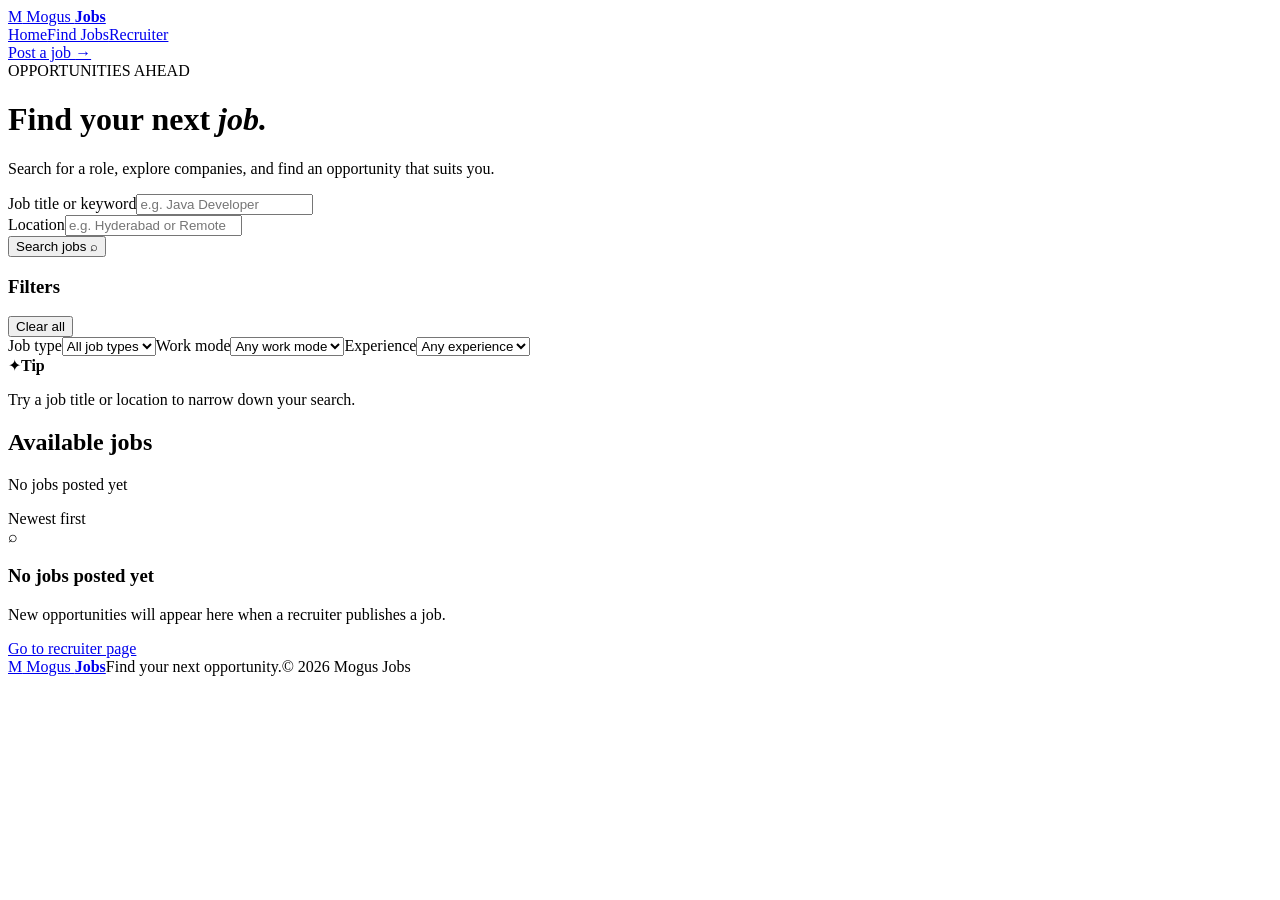
==== jobs.html @ 9d470cb8 "Add files via upload" ====
<!doctype html>
<html lang="en"><head><meta charset="utf-8"><meta name="viewport" content="width=device-width, initial-scale=1"><title>Find Jobs | Mogus Jobs</title><link rel="stylesheet" href="css/styles.css"></head>
<body><header class="site-header"><a class="brand" href="index.html"><span class="brand-mark">M</span> Mogus <b>Jobs</b></a><nav><a href="index.html">Home</a><a class="active" href="jobs.html">Find Jobs</a><a href="recruiter.html">Recruiter</a></nav><a class="btn btn-small" href="recruiter.html">Post a job <span>→</span></a></header>
<main class="page-main"><div class="page-heading"><span class="eyebrow">OPPORTUNITIES AHEAD</span><h1>Find your next <em>job.</em></h1><p>Search for a role, explore companies, and find an opportunity that suits you.</p></div>
<section class="search-panel"><div class="search-field"><label for="job-query">Job title or keyword</label><input id="job-query" placeholder="e.g. Java Developer"></div><div class="search-field"><label for="job-location">Location</label><input id="job-location" placeholder="e.g. Hyderabad or Remote"></div><button class="btn" id="search-btn">Search jobs <span>⌕</span></button></section>
<div class="job-layout"><aside class="filters"><div class="filter-head"><h3>Filters</h3><button class="text-btn" id="clear-filters">Clear all</button></div><label class="filter-label" for="type-filter">Job type</label><select id="type-filter"><option value="">All job types</option><option>Full-time</option><option>Part-time</option><option>Contract</option><option>Internship</option></select><label class="filter-label" for="work-filter">Work mode</label><select id="work-filter"><option value="">Any work mode</option><option>On-site</option><option>Hybrid</option><option>Remote</option></select><label class="filter-label" for="experience-filter">Experience</label><select id="experience-filter"><option value="">Any experience</option><option>Fresher</option><option>1–3 years</option><option>3–5 years</option><option>5+ years</option></select><div class="filter-tip"><span>✦</span><b>Tip</b><p>Try a job title or location to narrow down your search.</p></div></aside>
<section class="results"><div class="results-head"><div><h2>Available jobs</h2><p id="results-count">No jobs posted yet</p></div><span class="sort-label">Newest first</span></div><div id="job-results" class="job-results"><div class="empty-state"><span class="empty-icon">⌕</span><h3>No jobs posted yet</h3><p>New opportunities will appear here when a recruiter publishes a job.</p><a class="btn btn-light" href="recruiter.html">Go to recruiter page</a></div></div></section></div></main>
<footer><a class="brand footer-brand" href="index.html"><span class="brand-mark">M</span> Mogus <b>Jobs</b></a><span>Find your next opportunity.</span><span>© 2026 Mogus Jobs</span></footer><script src="js/app.js"></script></body></html>
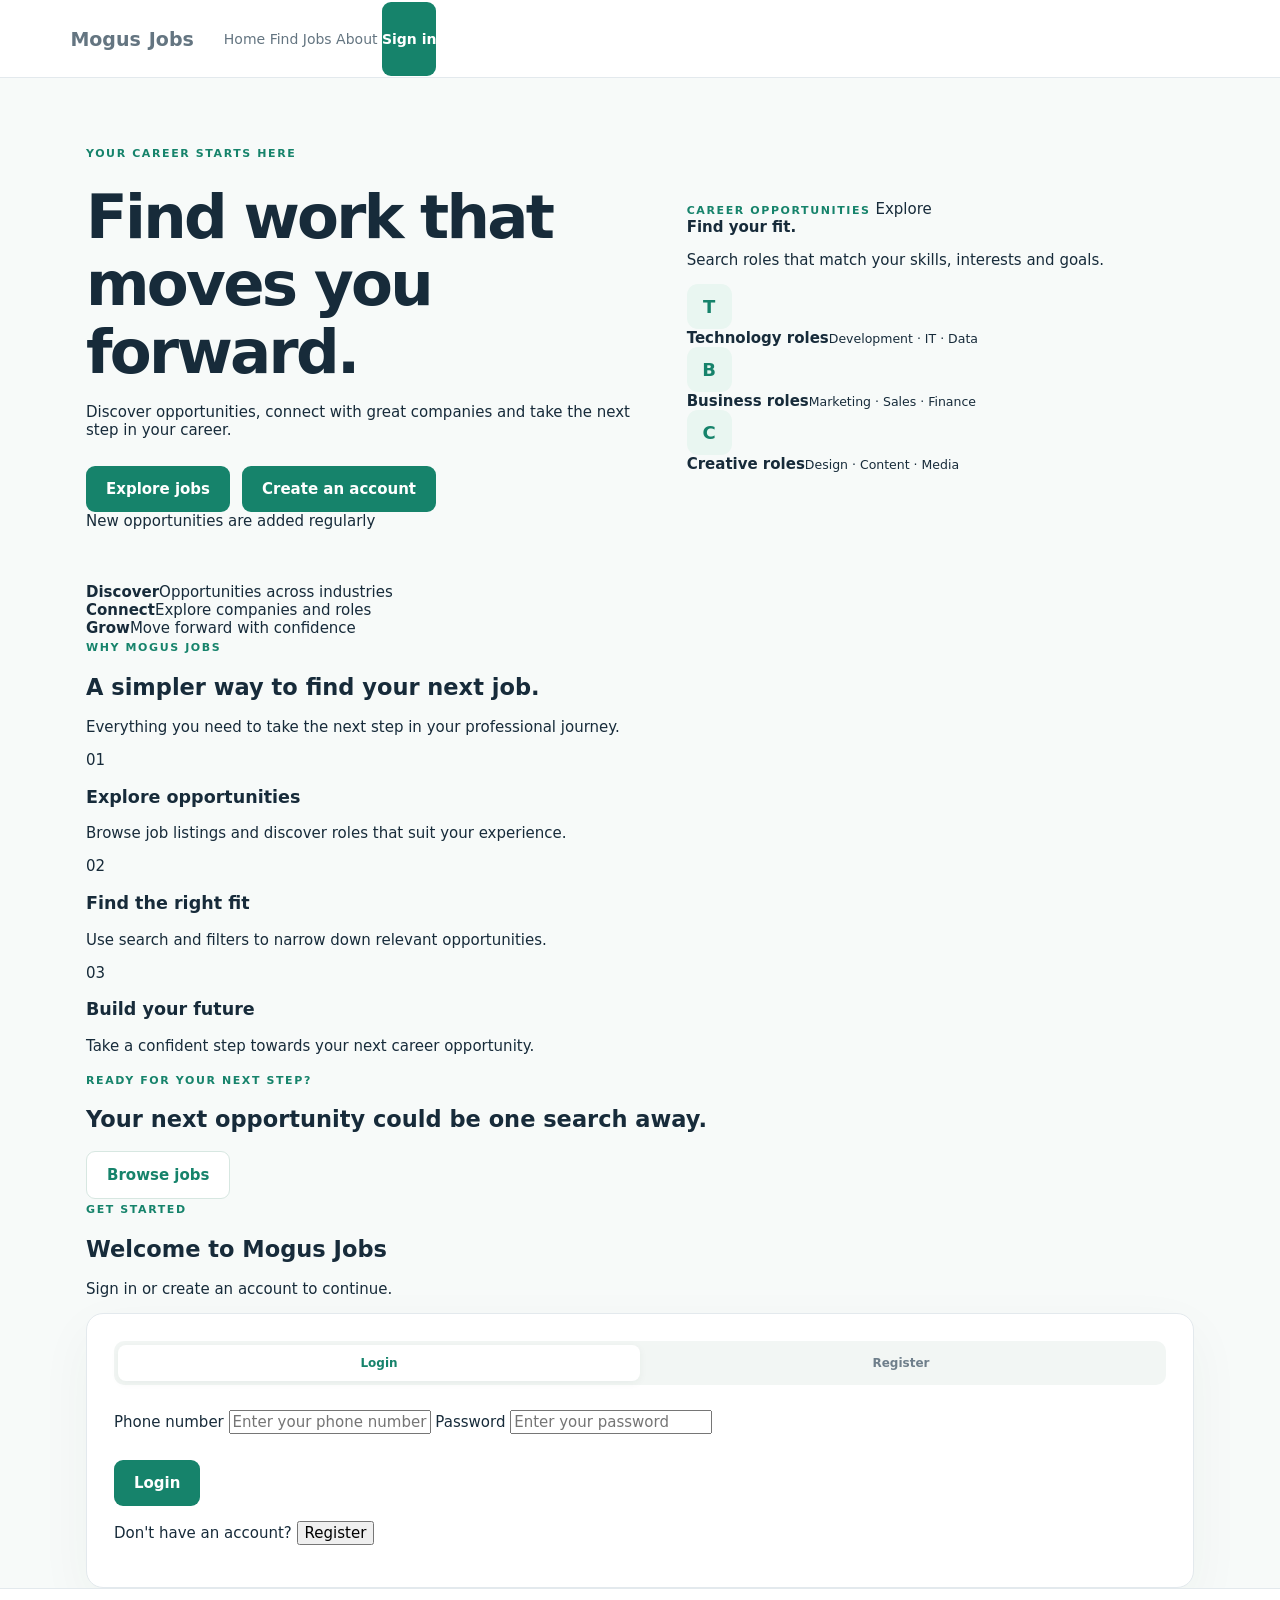
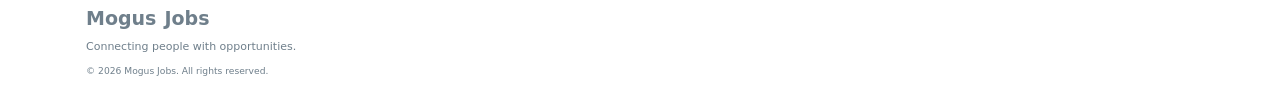
==== commit f4dcda1c: "Update jobs.html" ====
--- a/jobs.html
+++ b/jobs.html
@@ -1,8 +1,98 @@
-<!doctype html>
-<html lang="en"><head><meta charset="utf-8"><meta name="viewport" content="width=device-width, initial-scale=1"><title>Find Jobs | Mogus Jobs</title><link rel="stylesheet" href="css/styles.css"></head>
-<body><header class="site-header"><a class="brand" href="index.html"><span class="brand-mark">M</span> Mogus <b>Jobs</b></a><nav><a href="index.html">Home</a><a class="active" href="jobs.html">Find Jobs</a><a href="recruiter.html">Recruiter</a></nav><a class="btn btn-small" href="recruiter.html">Post a job <span>→</span></a></header>
-<main class="page-main"><div class="page-heading"><span class="eyebrow">OPPORTUNITIES AHEAD</span><h1>Find your next <em>job.</em></h1><p>Search for a role, explore companies, and find an opportunity that suits you.</p></div>
-<section class="search-panel"><div class="search-field"><label for="job-query">Job title or keyword</label><input id="job-query" placeholder="e.g. Java Developer"></div><div class="search-field"><label for="job-location">Location</label><input id="job-location" placeholder="e.g. Hyderabad or Remote"></div><button class="btn" id="search-btn">Search jobs <span>⌕</span></button></section>
-<div class="job-layout"><aside class="filters"><div class="filter-head"><h3>Filters</h3><button class="text-btn" id="clear-filters">Clear all</button></div><label class="filter-label" for="type-filter">Job type</label><select id="type-filter"><option value="">All job types</option><option>Full-time</option><option>Part-time</option><option>Contract</option><option>Internship</option></select><label class="filter-label" for="work-filter">Work mode</label><select id="work-filter"><option value="">Any work mode</option><option>On-site</option><option>Hybrid</option><option>Remote</option></select><label class="filter-label" for="experience-filter">Experience</label><select id="experience-filter"><option value="">Any experience</option><option>Fresher</option><option>1–3 years</option><option>3–5 years</option><option>5+ years</option></select><div class="filter-tip"><span>✦</span><b>Tip</b><p>Try a job title or location to narrow down your search.</p></div></aside>
-<section class="results"><div class="results-head"><div><h2>Available jobs</h2><p id="results-count">No jobs posted yet</p></div><span class="sort-label">Newest first</span></div><div id="job-results" class="job-results"><div class="empty-state"><span class="empty-icon">⌕</span><h3>No jobs posted yet</h3><p>New opportunities will appear here when a recruiter publishes a job.</p><a class="btn btn-light" href="recruiter.html">Go to recruiter page</a></div></div></section></div></main>
-<footer><a class="brand footer-brand" href="index.html"><span class="brand-mark">M</span> Mogus <b>Jobs</b></a><span>Find your next opportunity.</span><span>© 2026 Mogus Jobs</span></footer><script src="js/app.js"></script></body></html>+
+<!DOCTYPE html>
+<html lang="en">
+<head>
+  <meta charset="UTF-8">
+  <meta name="viewport" content="width=device-width, initial-scale=1.0">
+  <title>Find Jobs | Mogus Jobs</title>
+  <link rel="stylesheet" href="css/styles.css">
+  <link href="https://fonts.googleapis.com/css2?family=Inter:wght@400;500;600;700;800&display=swap" rel="stylesheet">
+</head>
+<body>
+<header class="site-header">
+  <nav class="navbar container">
+    <a class="brand" href="index.html">Mogus<span>Jobs</span></a>
+    <div class="nav-links">
+      <a href="index.html">Home</a>
+      <a class="active" href="jobs.html">Find Jobs</a>
+      <a href="recruiter.html">Recruiter</a>
+    </div>
+  </nav>
+</header>
+
+<main>
+  <section class="page-hero">
+    <div class="container">
+      <span class="eyebrow">FIND YOUR NEXT OPPORTUNITY</span>
+      <h1>Discover jobs that fit your future.</h1>
+      <p>Search opportunities and find a role that matches your goals.</p>
+    </div>
+  </section>
+
+  <section class="container jobs-layout">
+    <aside class="filter-panel">
+      <h3>Refine your search</h3>
+      <label for="job-query">Job title or keyword</label>
+      <input id="job-query" type="search" placeholder="e.g. Java Developer">
+
+      <label for="job-location">Location</label>
+      <input id="job-location" type="text" placeholder="e.g. Hyderabad">
+
+      <label for="type-filter">Job type</label>
+      <select id="type-filter">
+        <option value="">All job types</option>
+        <option value="Full-time">Full-time</option>
+        <option value="Part-time">Part-time</option>
+        <option value="Contract">Contract</option>
+        <option value="Internship">Internship</option>
+      </select>
+
+      <label for="work-filter">Work arrangement</label>
+      <select id="work-filter">
+        <option value="">All arrangements</option>
+        <option value="On-site">On-site</option>
+        <option value="Remote">Remote</option>
+        <option value="Hybrid">Hybrid</option>
+      </select>
+
+      <label for="experience-filter">Experience</label>
+      <select id="experience-filter">
+        <option value="">Any experience</option>
+        <option value="Fresher">Fresher</option>
+        <option value="0-2 years">0–2 years</option>
+        <option value="2-5 years">2–5 years</option>
+        <option value="5+ years">5+ years</option>
+      </select>
+
+      <button id="search-btn" class="btn btn-primary btn-full" type="button">Search jobs</button>
+      <button id="clear-filters" class="btn btn-outline btn-full" type="button">Clear filters</button>
+    </aside>
+
+    <section class="results-panel">
+      <div class="results-heading">
+        <div>
+          <span class="eyebrow">JOB OPPORTUNITIES</span>
+          <h2>Available positions</h2>
+        </div>
+        <span id="results-count" class="results-count">Jobs</span>
+      </div>
+      <div id="job-results" class="job-results">
+        <div class="empty-state">
+          <h3>Loading opportunities...</h3>
+          <p>Job listings will appear here.</p>
+        </div>
+      </div>
+    </section>
+  </section>
+</main>
+
+<footer class="site-footer">
+  <div class="container footer-inner">
+    <a class="brand brand-footer" href="index.html">Mogus<span>Jobs</span></a>
+    <p>Connecting people with opportunities.</p>
+    <small>© 2026 Mogus Jobs. All rights reserved.</small>
+  </div>
+</footer>
+<script src="js/app.js"></script>
+</body>
+</html>
--- a/css/styles.css
+++ b/css/styles.css
@@ -0,0 +1,28 @@
+:root{--ink:#172b3a;--muted:#6f7f8b;--line:#e3e9ed;--green:#16836b;--green-dark:#0c6854;--mint:#e9f6f1;--paper:#f7faf9;--white:#fff;--orange:#f3a65b}*{box-sizing:border-box}html{scroll-behavior:smooth}body{margin:0;background:var(--paper);color:var(--ink);font-family:system-ui,-apple-system,BlinkMacSystemFont,"Segoe UI",sans-serif;font-size:15px}a{color:inherit;text-decoration:none}button,input,select,textarea{font:inherit}.site-header{height:78px;background:#fff;border-bottom:1px solid var(--line);display:flex;align-items:center;justify-content:space-between;padding:0 max(calc((100% - 1160px)/2),5.5%);gap:26px}.brand{display:flex;align-items:center;gap:8px;font-family:system-ui,-apple-system,BlinkMacSystemFont,"Segoe UI",sans-serif;font-size:19px;font-weight:700;white-space:nowrap}.brand b{color:var(--green)}.brand-mark{display:inline-grid;place-items:center;background:var(--green);color:white;border-radius:10px;width:34px;height:34px;font-weight:800}.site-header nav{display:flex;align-items:center;gap:30px;color:#647581;font-size:14px}.site-header nav a{padding:29px 0 26px;border-bottom:3px solid transparent}.site-header nav a:hover,.site-header nav a.active{color:var(--green);border-color:var(--green)}.btn{border:0;background:var(--green);color:white;display:inline-flex;align-items:center;justify-content:center;gap:14px;padding:14px 20px;border-radius:9px;font-weight:700;cursor:pointer;transition:.18s}.btn:hover{background:var(--green-dark);transform:translateY(-1px)}.btn-small{font-size:13px;padding:11px 15px}.btn-light{background:#fff;color:var(--green);border:1px solid #d7e7e1}.btn-light:hover{background:var(--mint);color:var(--green-dark)}main{max-width:1160px;margin:auto;padding:0 26px}.hero{min-height:505px;display:grid;grid-template-columns:1.05fr .95fr;align-items:center;gap:40px;padding:50px 0 38px}.hero-copy{padding:10px 0}.eyebrow{display:inline-flex;align-items:center;gap:9px;font-size:11px;font-weight:800;letter-spacing:1.6px;color:var(--green)}.dot{width:7px;height:7px;border-radius:50%;background:#f2a454}.hero h1,.page-heading h1{font-family:system-ui,-apple-system,BlinkMacSystemFont,"Segoe UI",sans-serif;font-size:clamp(40px,5vw,61px);line-height:1.1;letter-spacing:-2.7px;margin:22px 0 18px;font-weight:800}.hero h1 em,.page-heading h1 em{font-style:normal;color:var(--green)}.hero-copy>p,.page-heading>p{max-width:485px;line-height:1.8;color:var(--muted);font-size:16px}.hero-actions{display:flex;gap:12px;margin-top:27px;flex-wrap:wrap}.trust-row{display:flex;align-items:center;gap:13px;margin-top:38px}.avatar-stack{display:flex;padding-left:4px}.avatar-stack span{width:30px;height:30px;border-radius:50%;display:grid;place-items:center;background:#e8c6a5;color:#5b4333;border:2px solid var(--paper);margin-left:-5px;font-size:10px;font-weight:800}.avatar-stack span:nth-child(2){background:#c4e3d6}.avatar-stack span:nth-child(3){background:#e9d5f2}.trust-row strong,.trust-row small{display:block}.trust-row strong{font-size:12px}.trust-row small{font-size:11px;color:var(--muted);margin-top:3px}.hero-art{height:390px;position:relative;display:grid;place-items:center}.art-orbit{position:absolute;border:1px solid #dbece5;border-radius:50%;transform:rotate(-22deg)}.orbit-one{width:380px;height:300px}.orbit-two{width:300px;height:370px;transform:rotate(35deg)}.card-main{position:relative;width:270px;height:285px;background:#fff;border:1px solid #e8eeeb;border-radius:22px;box-shadow:0 25px 65px #254b3a12;padding:25px;transform:rotate(-3deg);z-index:1}.mini-label{font-size:10px;letter-spacing:1.5px;font-weight:800;color:#7d8b87}.match-icon{display:grid;place-items:center;width:52px;height:52px;border-radius:15px;background:var(--mint);color:var(--green);font-size:27px;margin:22px 0 16px}.card-main h3{font-family:system-ui,-apple-system,BlinkMacSystemFont,"Segoe UI",sans-serif;font-size:22px;line-height:1.35;margin:0}.card-main p{color:var(--muted);font-size:13px}.match-bars{display:flex;gap:6px;margin-top:22px}.match-bars i{display:block;height:5px;width:46px;background:#cce9dd;border-radius:8px}.match-bars i:first-child{background:var(--green);width:68px}.float-card{position:absolute;z-index:2;display:flex;align-items:center;gap:10px;background:white;border:1px solid var(--line);box-shadow:0 12px 35px #243e3310;border-radius:12px;padding:12px 14px}.float-top{top:48px;right:0}.float-bottom{bottom:43px;left:0}.float-icon{width:34px;height:34px;display:grid;place-items:center;background:#fff0df;color:#c57a28;border-radius:10px;font-size:20px}.float-icon.green{background:var(--mint);color:var(--green)}.float-card b,.float-card small{display:block}.float-card b{font-size:11px}.float-card small{font-size:10px;color:var(--muted);margin-top:4px}.art-spark{position:absolute;color:#e6a25c;font-size:25px}.spark-one{top:70px;left:30px}.spark-two{right:25px;bottom:90px;color:var(--green)}.quick-links{display:grid;grid-template-columns:1fr 1fr;gap:17px;margin:8px 0 24px}.quick-card{background:#fff;border:1px solid var(--line);border-radius:14px;padding:23px;display:flex;align-items:center;gap:17px;transition:.2s}.quick-card:hover{border-color:#a9d8c7;transform:translateY(-2px)}.quick-icon{flex-shrink:0;width:48px;height:48px;border-radius:13px;background:var(--mint);color:var(--green);display:grid;place-items:center;font-size:28px}.recruiter-icon{background:#fff1e3;color:#bb782e}.quick-card h3{font-size:15px;margin:0 0 7px}.quick-card p{font-size:12px;color:var(--muted);margin:0}.arrow{margin-left:auto;color:var(--green);font-size:20px}.home-note{display:flex;align-items:center;gap:14px;background:#eef7f3;border:1px solid #e1f0e9;border-radius:12px;padding:17px 21px;margin:20px 0 45px}.note-icon{color:var(--green);font-size:22px}.home-note b{font-size:13px}.home-note p{margin:4px 0 0;color:var(--muted);font-size:12px}footer{border-top:1px solid var(--line);background:#fff;min-height:78px;padding:18px max(calc((100% - 1108px)/2),5.5%);display:flex;align-items:center;justify-content:space-between;gap:18px;color:var(--muted);font-size:11px}.footer-brand{font-size:14px;color:var(--ink)}.footer-brand .brand-mark{width:27px;height:27px;border-radius:7px;font-size:13px}.page-main{padding-top:44px;padding-bottom:70px;min-height:calc(100vh - 156px)}.page-heading{text-align:center;margin:0 auto 30px}.page-heading h1{font-size:42px;letter-spacing:-1.6px;margin:12px 0}.page-heading>p{font-size:14px;margin:0 auto}.search-panel{display:grid;grid-template-columns:1fr 1fr auto;gap:14px;padding:18px;background:white;border:1px solid var(--line);border-radius:14px;box-shadow:0 8px 28px #233f3008;margin-bottom:27px}.search-field label,.field label{display:block;font-size:11px;font-weight:700;margin:0 0 8px;color:#52646e}.search-field input,.field input,.field select,.field textarea,.filters select{width:100%;border:1px solid #dfe7e5;border-radius:8px;background:#fff;padding:12px;color:var(--ink);outline:none}.search-field input:focus,.field input:focus,.field select:focus,.field textarea:focus,.filters select:focus{border-color:#7ebca7;box-shadow:0 0 0 3px #e9f6f1}.search-panel>.btn{align-self:end;min-height:43px}.job-layout{display:grid;grid-template-columns:235px 1fr;gap:22px;align-items:start}.filters,.form-card,.manage-card{background:#fff;border:1px solid var(--line);border-radius:13px;padding:20px}.filter-head{display:flex;justify-content:space-between;align-items:center;margin-bottom:23px}.filter-head h3{font-size:15px;margin:0}.text-btn{background:none;border:0;color:var(--green);font-size:11px;font-weight:700;cursor:pointer}.filter-label{display:block;font-size:11px;font-weight:700;margin:18px 0 8px}.filters select{font-size:12px;padding:11px}.filter-tip{margin-top:25px;padding:13px;background:#f1f8f5;border-radius:9px}.filter-tip span{color:var(--green);margin-right:6px}.filter-tip b{font-size:11px}.filter-tip p{font-size:11px;line-height:1.6;color:var(--muted);margin:7px 0 0}.results-head{display:flex;justify-content:space-between;align-items:center;margin:4px 0 16px}.results-head h2{font-size:17px;margin:0 0 5px}.results-head p{margin:0;color:var(--muted);font-size:12px}.sort-label{font-size:11px;color:var(--muted)}.job-results{display:grid;gap:12px}.empty-state{min-height:300px;border:1px dashed #d7e4df;border-radius:13px;background:#fff;display:flex;flex-direction:column;align-items:center;justify-content:center;text-align:center;padding:30px}.empty-icon{display:grid;place-items:center;width:52px;height:52px;background:var(--mint);color:var(--green);border-radius:15px;font-size:29px}.empty-state h3{margin:16px 0 6px;font-size:16px}.empty-state p{font-size:12px;color:var(--muted);max-width:300px;line-height:1.6;margin:0 0 17px}.job-card{background:white;border:1px solid var(--line);border-radius:12px;padding:18px;display:flex;gap:14px}.company-mark{width:45px;height:45px;flex-shrink:0;background:#e9f6f1;color:var(--green);border-radius:11px;display:grid;place-items:center;font-weight:800;font-size:18px}.job-card-main{flex:1;min-width:0}.job-card h3{font-size:15px;margin:1px 0 5px}.job-company{font-size:12px;color:#536874}.job-meta{display:flex;flex-wrap:wrap;gap:7px;margin:13px 0}.tag{font-size:10px;padding:6px 8px;background:#f1f6f4;border-radius:6px;color:#4e6b61}.job-desc{font-size:12px;line-height:1.6;color:var(--muted);margin:0}.job-salary{font-size:12px;font-weight:700;color:var(--green);margin-top:12px}.workspace-grid{display:grid;grid-template-columns:minmax(0,1.05fr) minmax(320px,.95fr);gap:20px;align-items:start}.card-heading{display:flex;gap:12px;align-items:center;margin-bottom:23px}.section-icon{width:42px;height:42px;display:grid;place-items:center;background:var(--mint);border-radius:11px;color:var(--green);font-size:23px;flex-shrink:0}.card-heading h2{font-size:16px;margin:0 0 5px}.card-heading p{font-size:11px;color:var(--muted);margin:0}.form-grid{display:grid;grid-template-columns:1fr 1fr;gap:15px}.field.full{grid-column:1/-1}.field label{font-size:11px}.field input,.field select,.field textarea{font-size:12px;padding:11px}.field textarea{resize:vertical;line-height:1.5}.form-actions{display:flex;gap:9px;margin-top:18px;flex-wrap:wrap}.form-actions .btn{font-size:12px;padding:12px 15px}.form-message{font-size:12px;color:var(--green);min-height:16px;margin:10px 0 0}.stats-row{display:grid;grid-template-columns:1fr 1fr;gap:10px;margin-bottom:18px}.stats-row>div{padding:14px;background:#f5f9f7;border-radius:9px}.stats-row strong,.stats-row span{display:block}.stats-row strong{font-family:system-ui,-apple-system,BlinkMacSystemFont,"Segoe UI",sans-serif;font-size:24px}.stats-row span{font-size:10px;color:var(--muted);margin-top:3px}.posting-list{display:grid;gap:10px}.small-empty{text-align:center;padding:28px 10px;border:1px dashed #dce7e2;border-radius:10px;color:var(--muted)}.small-empty>span{font-size:24px;color:var(--green)}.small-empty b{display:block;color:var(--ink);font-size:12px;margin:8px 0 4px}.small-empty p{font-size:11px;margin:0}.posting-item{border:1px solid var(--line);border-radius:10px;padding:13px}.posting-item h3{font-size:13px;margin:0 0 5px}.posting-item p{font-size:11px;color:var(--muted);margin:0 0 10px}.posting-actions{display:flex;gap:7px;flex-wrap:wrap}.posting-actions button{border:1px solid var(--line);background:#fff;border-radius:6px;padding:6px 9px;font-size:10px;font-weight:700;cursor:pointer}.posting-actions button:hover{border-color:var(--green);color:var(--green)}.posting-actions .delete-btn{color:#b24a4a}.data-actions{display:flex;gap:8px;flex-wrap:wrap;margin-top:17px}.data-actions .btn{font-size:10px}.import-label{cursor:pointer}.storage-note{font-size:10px;line-height:1.6;color:var(--muted);margin:14px 0 0}.hidden{display:none!important}@media(max-width:800px){.site-header{padding:0 20px;gap:14px}.site-header nav{gap:15px}.site-header>.btn{display:none}.hero{grid-template-columns:1fr;padding-top:40px;gap:0}.hero-art{height:330px;margin-top:0}.hero h1{font-size:48px}.quick-links{grid-template-columns:1fr}.job-layout{grid-template-columns:190px 1fr}.workspace-grid{grid-template-columns:1fr}.page-main{padding-top:35px}}@media(max-width:560px){.site-header{height:auto;min-height:70px;flex-wrap:wrap;padding:13px 17px}.site-header nav{order:3;width:100%;justify-content:space-between;gap:10px}.site-header nav a{padding:8px 0 5px}.brand{font-size:17px}.hero{padding-top:32px}.hero h1{font-size:42px}.hero-art{transform:scale(.9);margin:-5px -20px}.quick-card{padding:17px}.page-main{padding:30px 16px 45px}.page-heading h1{font-size:34px}.search-panel{grid-template-columns:1fr;gap:12px;padding:14px}.search-panel>.btn{width:100%}.job-layout{grid-template-columns:1fr}.filters{display:grid;grid-template-columns:1fr 1fr;gap:0 12px}.filter-head,.filter-tip{grid-column:1/-1}.filter-head{margin-bottom:8px}.filter-label{margin-top:14px}.workspace-grid{grid-template-columns:minmax(0,1fr)}.form-card,.manage-card{padding:16px}.form-grid{grid-template-columns:1fr}.field.full{grid-column:auto}.hero-art{height:290px}.orbit-one{width:310px;height:255px}.orbit-two{height:300px;width:260px}.card-main{transform:scale(.9) rotate(-3deg)}.float-top{right:-4px;top:23px}.float-bottom{left:-2px;bottom:22px}footer{flex-wrap:wrap;padding:18px 20px}footer>span:nth-child(2){display:none}}
+
+/* Home/login role selection */
+.login-main{min-height:calc(100vh - 156px);display:grid;grid-template-columns:.85fr 1.15fr;gap:56px;align-items:center;padding-top:48px;padding-bottom:55px}
+.login-intro h1{font-family:system-ui,-apple-system,BlinkMacSystemFont,"Segoe UI",sans-serif;font-size:clamp(42px,4.5vw,58px);line-height:1.1;letter-spacing:-2.5px;margin:22px 0 17px}
+.login-intro h1 em{font-style:normal;color:var(--green)}
+.login-intro>p{font-size:15px;line-height:1.8;color:var(--muted);max-width:390px}
+.login-illustration{height:185px;position:relative;display:flex;align-items:center;justify-content:center;margin-top:22px;overflow:hidden}
+.login-orbit{width:290px;height:145px;border:1px solid #d8ebe3;border-radius:50%;transform:rotate(-15deg);position:absolute}
+.login-star{position:absolute;color:#e6a25c;font-size:28px;top:20px;right:30px}
+.login-mini-card{display:flex;align-items:center;gap:12px;background:#fff;border:1px solid var(--line);border-radius:13px;padding:17px;box-shadow:0 15px 45px #243e3310;z-index:1}
+.login-mini-icon{display:grid;place-items:center;width:40px;height:40px;border-radius:11px;background:var(--green);color:white;font-weight:800;font-size:20px}
+.login-mini-card b,.login-mini-card small{display:block}.login-mini-card b{font-size:12px}.login-mini-card small{font-size:11px;color:var(--muted);margin-top:5px}.login-check{margin-left:15px;background:var(--mint);color:var(--green);border-radius:50%;width:26px;height:26px;display:grid;place-items:center}
+.role-heading{margin-bottom:20px}.role-heading h2{font-family:system-ui,-apple-system,BlinkMacSystemFont,"Segoe UI",sans-serif;font-size:24px;letter-spacing:-.7px;margin:10px 0 8px}.role-heading p{font-size:13px;color:var(--muted);margin:0}
+.role-cards{display:grid;grid-template-columns:1fr 1fr;gap:15px}.role-card{background:#fff;border:1px solid var(--line);border-radius:15px;padding:22px 19px;display:flex;flex-direction:column;align-items:flex-start;min-height:300px;box-shadow:0 10px 32px #243e3307}.role-icon{display:grid;place-items:center;width:46px;height:46px;border-radius:13px;background:var(--mint);color:var(--green);font-size:26px;margin-bottom:18px}.recruiter-role-icon{background:#fff0df;color:#b9742d}.role-tag{font-size:9px;letter-spacing:1.3px;font-weight:800;color:var(--green)}.role-card h3{font-family:system-ui,-apple-system,BlinkMacSystemFont,"Segoe UI",sans-serif;font-size:18px;margin:9px 0}.role-card p{font-size:12px;line-height:1.7;color:var(--muted);margin:0 0 20px}.role-btn{font-size:11px;padding:12px 13px;width:100%;margin-top:auto;white-space:nowrap}.role-foot{font-size:10px;color:#8a969c;margin-top:12px;text-align:center;width:100%}.login-note{display:flex;gap:11px;align-items:flex-start;background:#eef7f3;border:1px solid #e1f0e9;border-radius:10px;padding:13px 15px;margin-top:17px}.login-note>span{color:var(--green);font-size:18px}.login-note b{font-size:11px}.login-note p{font-size:10px;line-height:1.6;color:var(--muted);margin:4px 0 0}
+@media(max-width:900px){.login-main{grid-template-columns:1fr;gap:20px;max-width:720px}.login-intro{text-align:center}.login-intro>p{margin-left:auto;margin-right:auto}.login-illustration{height:135px;margin-top:5px}.login-orbit{height:110px}.role-heading{text-align:center}}
+@media(max-width:560px){.login-main{padding:30px 16px 40px}.login-intro h1{font-size:42px}.login-illustration{height:115px}.role-cards{grid-template-columns:1fr}.role-card{min-height:260px}.role-heading h2{font-size:21px}}
+
+/* Login / get-started gate */
+.login-main{min-height:calc(100vh - 156px);display:grid;grid-template-columns:.9fr 1.1fr;gap:55px;align-items:center;padding-top:42px;padding-bottom:50px}
+.login-intro h1{font-family:system-ui,-apple-system,BlinkMacSystemFont,"Segoe UI",sans-serif;font-size:clamp(42px,4.5vw,58px);line-height:1.1;letter-spacing:-2.5px;margin:22px 0 17px}.login-intro h1 em{font-style:normal;color:var(--green)}.login-intro>p{font-size:15px;line-height:1.8;color:var(--muted);max-width:400px}
+.login-illustration{height:160px;position:relative;display:flex;align-items:center;justify-content:center;margin-top:20px;overflow:hidden}.login-orbit{width:290px;height:135px;border:1px solid #d8ebe3;border-radius:50%;transform:rotate(-15deg);position:absolute}.login-star{position:absolute;color:#e6a25c;font-size:28px;top:12px;right:35px}.login-mini-card{display:flex;align-items:center;gap:12px;background:#fff;border:1px solid var(--line);border-radius:13px;padding:17px;box-shadow:0 15px 45px #243e3310;z-index:1}.login-mini-icon{display:grid;place-items:center;width:40px;height:40px;border-radius:11px;background:var(--green);color:white;font-weight:800;font-size:20px}.login-mini-card b,.login-mini-card small{display:block}.login-mini-card b{font-size:12px}.login-mini-card small{font-size:11px;color:var(--muted);margin-top:5px}.login-check{margin-left:15px;background:var(--mint);color:var(--green);border-radius:50%;width:26px;height:26px;display:grid;place-items:center}.secure-note{font-size:11px;color:var(--muted);display:flex;align-items:center;gap:8px}.secure-note span{color:var(--green);font-size:15px}
+.auth-section{width:100%;max-width:480px;justify-self:end}.auth-card{background:#fff;border:1px solid var(--line);border-radius:17px;padding:27px;box-shadow:0 18px 55px #243e330b}.auth-tabs{display:grid;grid-template-columns:1fr 1fr;background:#f2f6f4;padding:4px;border-radius:10px;margin-bottom:25px}.auth-tab{border:0;border-radius:8px;padding:11px;background:transparent;color:var(--muted);font-weight:700;font-size:12px;cursor:pointer}.auth-tab.active{background:#fff;color:var(--green);box-shadow:0 2px 8px #1d3b2e0d}.auth-card h2{font-family:system-ui,-apple-system,BlinkMacSystemFont,"Segoe UI",sans-serif;font-size:25px;letter-spacing:-.8px;margin:10px 0 8px}.auth-subtitle{font-size:12px;line-height:1.6;color:var(--muted);margin:0 0 21px}.auth-card .field{margin-bottom:14px}.auth-card .field label{font-size:11px}.auth-card .field input,.auth-card .field select{padding:12px;font-size:12px}.auth-submit{width:100%;margin-top:5px}.auth-error{font-size:11px;line-height:1.5;color:#b33d3d;min-height:0;margin:0 0 10px}.auth-switch-copy{text-align:center;font-size:11px;color:var(--muted);margin:18px 0 0}.inline-link{border:0;background:transparent;color:var(--green);font-weight:800;cursor:pointer;padding:0}.auth-demo-note{display:flex;gap:9px;align-items:flex-start;margin-top:19px;padding:12px;background:#f5f8f7;border-radius:9px;color:var(--muted)}.auth-demo-note>span{color:var(--green)}.auth-demo-note p{font-size:10px;line-height:1.6;margin:0}.auth-demo-note b{color:var(--ink)}
+@media(max-width:900px){.login-main{grid-template-columns:1fr;gap:22px;max-width:650px}.login-intro{text-align:center}.login-intro>p{margin-left:auto;margin-right:auto}.login-illustration{height:125px;margin-top:5px}.login-orbit{height:105px}.secure-note{justify-content:center}.auth-section{justify-self:center;max-width:100%}}
+@media(max-width:560px){.login-main{padding:27px 16px 40px}.login-intro h1{font-size:42px}.login-illustration{height:110px}.auth-card{padding:20px}.auth-card h2{font-size:23px}}
+
+.signed-in-status{font-size:11px;color:var(--muted);white-space:nowrap}.logout-button{border:1px solid var(--line);background:white;color:var(--ink);padding:8px 11px;border-radius:8px;font-size:11px;font-weight:700;cursor:pointer}.logout-button:hover{color:var(--green);border-color:var(--green)}.role-denied{max-width:560px;margin:40px auto}
+@media(max-width:800px){.signed-in-status{display:none}.logout-button{margin-left:auto}}
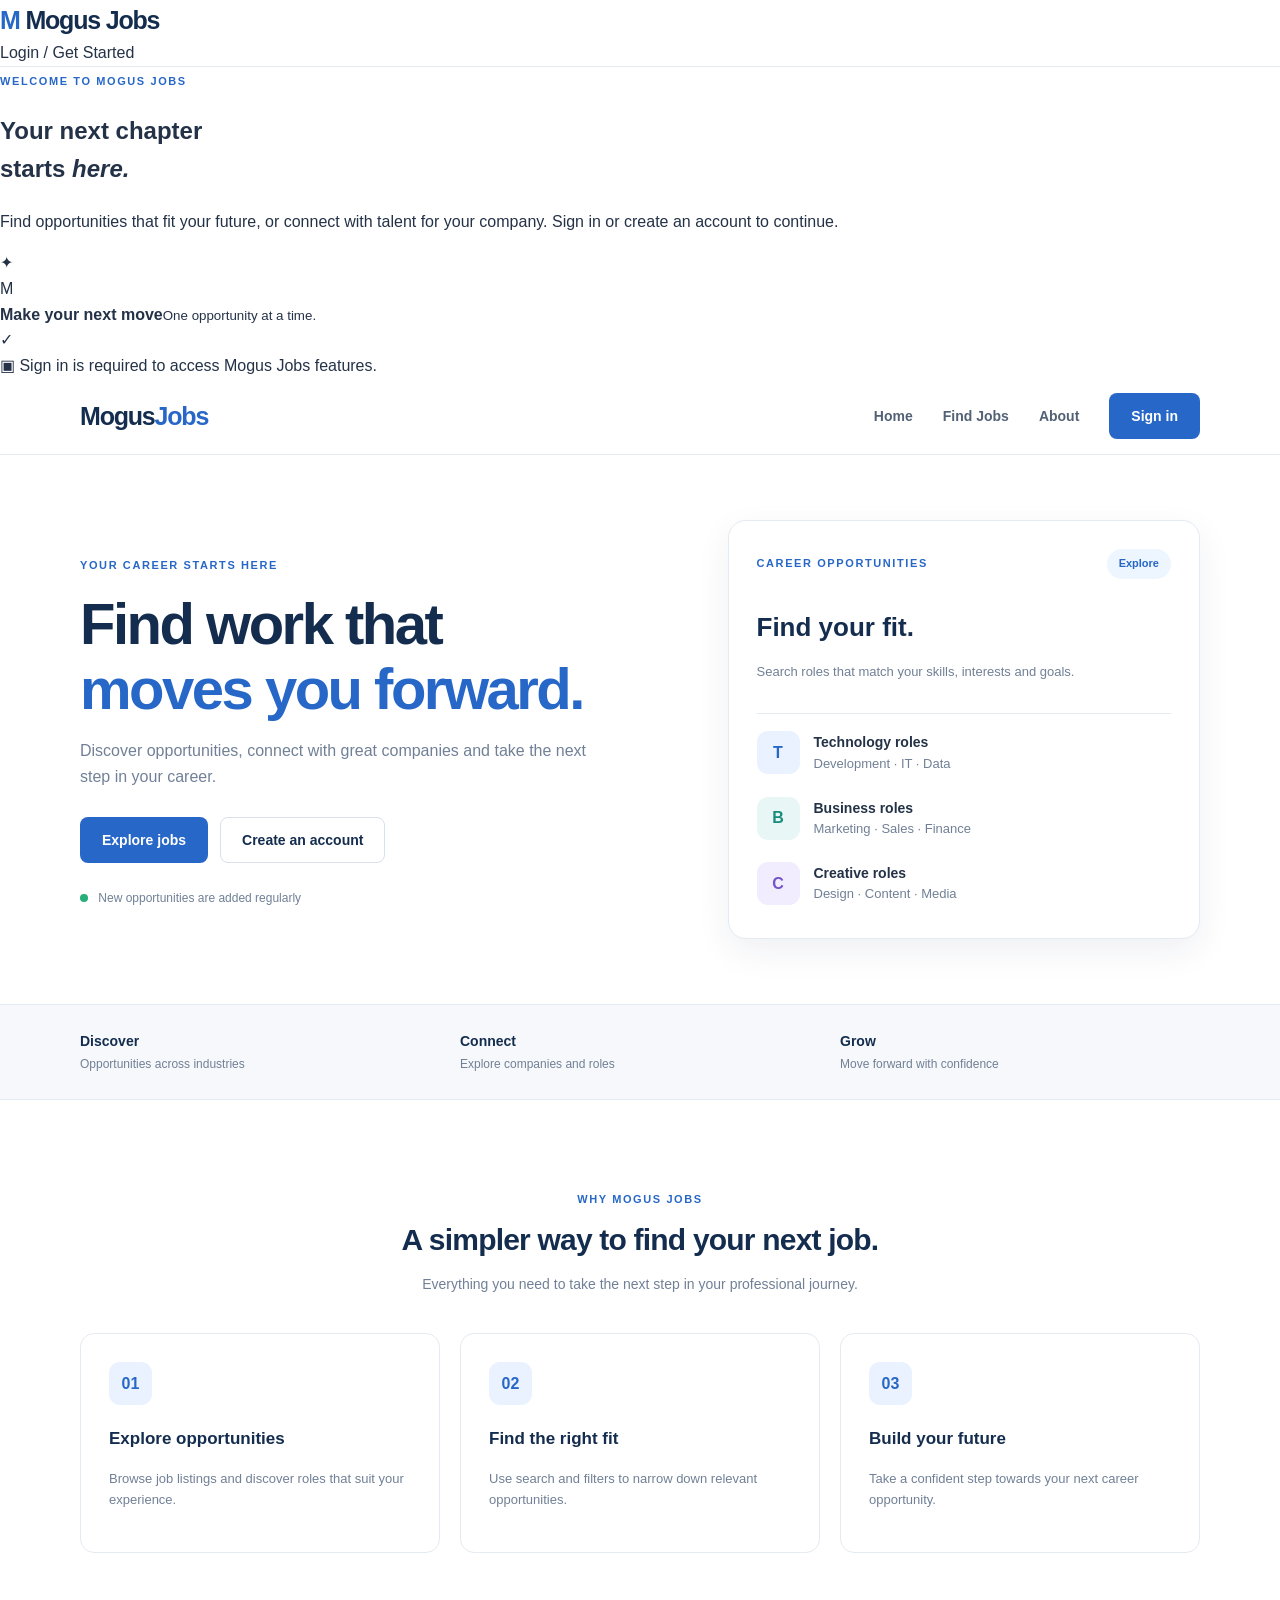
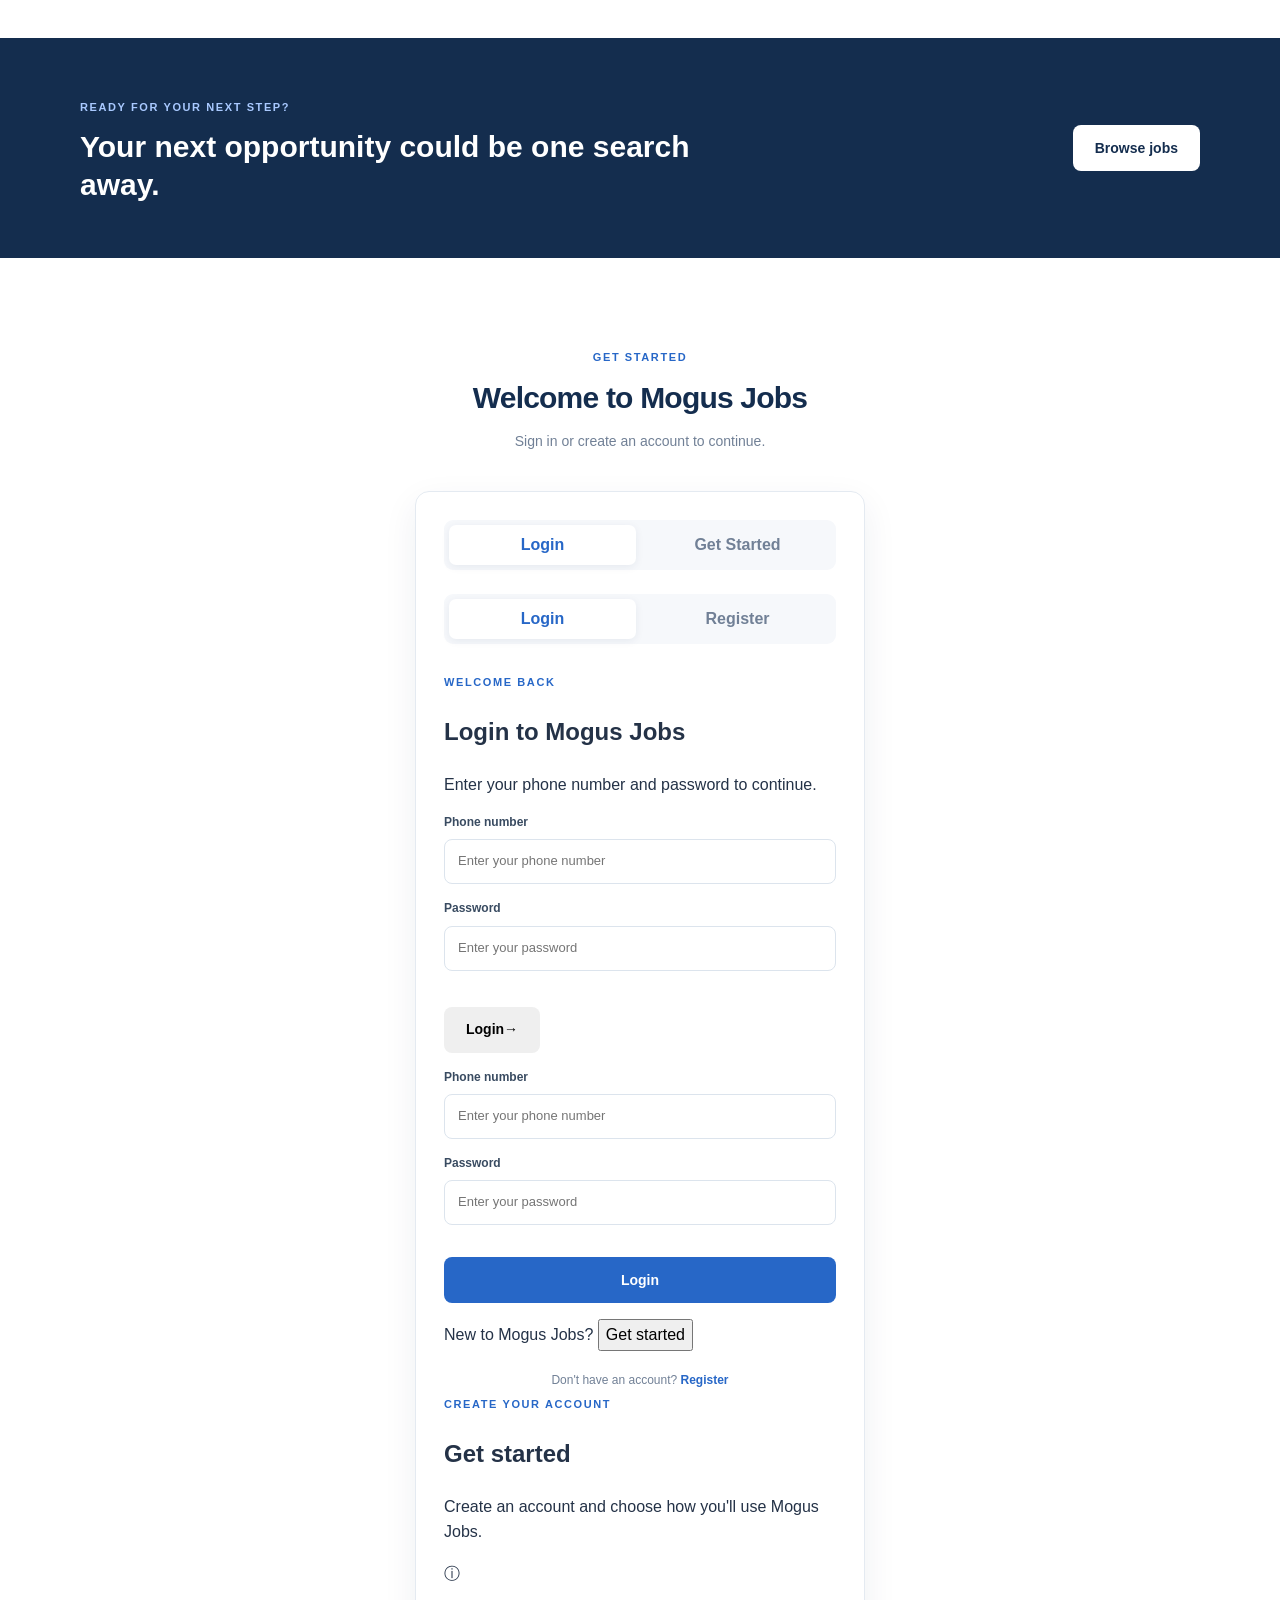
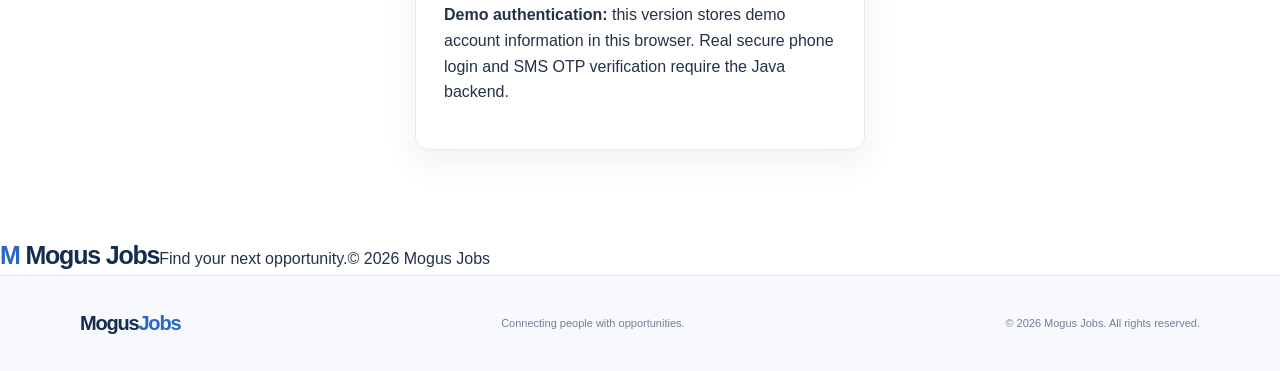
==== commit bdf9858b: "Update jobs.html Old version" ====
--- a/jobs.html
+++ b/jobs.html
@@ -1,3 +1,11 @@
+<!doctype html>
+<html lang="en"><head><meta charset="utf-8"><meta name="viewport" content="width=device-width, initial-scale=1"><title>Find Jobs | Mogus Jobs</title><link rel="stylesheet" href="css/styles.css"></head>
+<body><header class="site-header"><a class="brand" href="index.html"><span class="brand-mark">M</span> Mogus <b>Jobs</b></a><nav><a href="index.html">Home</a><a class="active" href="jobs.html">Find Jobs</a><a href="recruiter.html">Recruiter</a></nav><a class="btn btn-small" href="recruiter.html">Post a job <span>→</span></a></header>
+<main class="page-main"><div class="page-heading"><span class="eyebrow">OPPORTUNITIES AHEAD</span><h1>Find your next <em>job.</em></h1><p>Search for a role, explore companies, and find an opportunity that suits you.</p></div>
+<section class="search-panel"><div class="search-field"><label for="job-query">Job title or keyword</label><input id="job-query" placeholder="e.g. Java Developer"></div><div class="search-field"><label for="job-location">Location</label><input id="job-location" placeholder="e.g. Hyderabad or Remote"></div><button class="btn" id="search-btn">Search jobs <span>⌕</span></button></section>
+<div class="job-layout"><aside class="filters"><div class="filter-head"><h3>Filters</h3><button class="text-btn" id="clear-filters">Clear all</button></div><label class="filter-label" for="type-filter">Job type</label><select id="type-filter"><option value="">All job types</option><option>Full-time</option><option>Part-time</option><option>Contract</option><option>Internship</option></select><label class="filter-label" for="work-filter">Work mode</label><select id="work-filter"><option value="">Any work mode</option><option>On-site</option><option>Hybrid</option><option>Remote</option></select><label class="filter-label" for="experience-filter">Experience</label><select id="experience-filter"><option value="">Any experience</option><option>Fresher</option><option>1–3 years</option><option>3–5 years</option><option>5+ years</option></select><div class="filter-tip"><span>✦</span><b>Tip</b><p>Try a job title or location to narrow down your search.</p></div></aside>
+<section class="results"><div class="results-head"><div><h2>Available jobs</h2><p id="results-count">No jobs posted yet</p></div><span class="sort-label">Newest first</span></div><div id="job-results" class="job-results"><div class="empty-state"><span class="empty-icon">⌕</span><h3>No jobs posted yet</h3><p>New opportunities will appear here when a recruiter publishes a job.</p><a class="btn btn-light" href="recruiter.html">Go to recruiter page</a></div></div></section></div></main>
+<footer><a class="brand footer-brand" href="index.html"><span class="brand-mark">M</span> Mogus <b>Jobs</b></a><span>Find your next opportunity.</span><span>© 2026 Mogus Jobs</span></footer><script src="js/app.js"></script></body></html>
 
 <!DOCTYPE html>
 <html lang="en">
--- a/css/styles.css
+++ b/css/styles.css
@@ -1,28 +1,600 @@
-:root{--ink:#172b3a;--muted:#6f7f8b;--line:#e3e9ed;--green:#16836b;--green-dark:#0c6854;--mint:#e9f6f1;--paper:#f7faf9;--white:#fff;--orange:#f3a65b}*{box-sizing:border-box}html{scroll-behavior:smooth}body{margin:0;background:var(--paper);color:var(--ink);font-family:system-ui,-apple-system,BlinkMacSystemFont,"Segoe UI",sans-serif;font-size:15px}a{color:inherit;text-decoration:none}button,input,select,textarea{font:inherit}.site-header{height:78px;background:#fff;border-bottom:1px solid var(--line);display:flex;align-items:center;justify-content:space-between;padding:0 max(calc((100% - 1160px)/2),5.5%);gap:26px}.brand{display:flex;align-items:center;gap:8px;font-family:system-ui,-apple-system,BlinkMacSystemFont,"Segoe UI",sans-serif;font-size:19px;font-weight:700;white-space:nowrap}.brand b{color:var(--green)}.brand-mark{display:inline-grid;place-items:center;background:var(--green);color:white;border-radius:10px;width:34px;height:34px;font-weight:800}.site-header nav{display:flex;align-items:center;gap:30px;color:#647581;font-size:14px}.site-header nav a{padding:29px 0 26px;border-bottom:3px solid transparent}.site-header nav a:hover,.site-header nav a.active{color:var(--green);border-color:var(--green)}.btn{border:0;background:var(--green);color:white;display:inline-flex;align-items:center;justify-content:center;gap:14px;padding:14px 20px;border-radius:9px;font-weight:700;cursor:pointer;transition:.18s}.btn:hover{background:var(--green-dark);transform:translateY(-1px)}.btn-small{font-size:13px;padding:11px 15px}.btn-light{background:#fff;color:var(--green);border:1px solid #d7e7e1}.btn-light:hover{background:var(--mint);color:var(--green-dark)}main{max-width:1160px;margin:auto;padding:0 26px}.hero{min-height:505px;display:grid;grid-template-columns:1.05fr .95fr;align-items:center;gap:40px;padding:50px 0 38px}.hero-copy{padding:10px 0}.eyebrow{display:inline-flex;align-items:center;gap:9px;font-size:11px;font-weight:800;letter-spacing:1.6px;color:var(--green)}.dot{width:7px;height:7px;border-radius:50%;background:#f2a454}.hero h1,.page-heading h1{font-family:system-ui,-apple-system,BlinkMacSystemFont,"Segoe UI",sans-serif;font-size:clamp(40px,5vw,61px);line-height:1.1;letter-spacing:-2.7px;margin:22px 0 18px;font-weight:800}.hero h1 em,.page-heading h1 em{font-style:normal;color:var(--green)}.hero-copy>p,.page-heading>p{max-width:485px;line-height:1.8;color:var(--muted);font-size:16px}.hero-actions{display:flex;gap:12px;margin-top:27px;flex-wrap:wrap}.trust-row{display:flex;align-items:center;gap:13px;margin-top:38px}.avatar-stack{display:flex;padding-left:4px}.avatar-stack span{width:30px;height:30px;border-radius:50%;display:grid;place-items:center;background:#e8c6a5;color:#5b4333;border:2px solid var(--paper);margin-left:-5px;font-size:10px;font-weight:800}.avatar-stack span:nth-child(2){background:#c4e3d6}.avatar-stack span:nth-child(3){background:#e9d5f2}.trust-row strong,.trust-row small{display:block}.trust-row strong{font-size:12px}.trust-row small{font-size:11px;color:var(--muted);margin-top:3px}.hero-art{height:390px;position:relative;display:grid;place-items:center}.art-orbit{position:absolute;border:1px solid #dbece5;border-radius:50%;transform:rotate(-22deg)}.orbit-one{width:380px;height:300px}.orbit-two{width:300px;height:370px;transform:rotate(35deg)}.card-main{position:relative;width:270px;height:285px;background:#fff;border:1px solid #e8eeeb;border-radius:22px;box-shadow:0 25px 65px #254b3a12;padding:25px;transform:rotate(-3deg);z-index:1}.mini-label{font-size:10px;letter-spacing:1.5px;font-weight:800;color:#7d8b87}.match-icon{display:grid;place-items:center;width:52px;height:52px;border-radius:15px;background:var(--mint);color:var(--green);font-size:27px;margin:22px 0 16px}.card-main h3{font-family:system-ui,-apple-system,BlinkMacSystemFont,"Segoe UI",sans-serif;font-size:22px;line-height:1.35;margin:0}.card-main p{color:var(--muted);font-size:13px}.match-bars{display:flex;gap:6px;margin-top:22px}.match-bars i{display:block;height:5px;width:46px;background:#cce9dd;border-radius:8px}.match-bars i:first-child{background:var(--green);width:68px}.float-card{position:absolute;z-index:2;display:flex;align-items:center;gap:10px;background:white;border:1px solid var(--line);box-shadow:0 12px 35px #243e3310;border-radius:12px;padding:12px 14px}.float-top{top:48px;right:0}.float-bottom{bottom:43px;left:0}.float-icon{width:34px;height:34px;display:grid;place-items:center;background:#fff0df;color:#c57a28;border-radius:10px;font-size:20px}.float-icon.green{background:var(--mint);color:var(--green)}.float-card b,.float-card small{display:block}.float-card b{font-size:11px}.float-card small{font-size:10px;color:var(--muted);margin-top:4px}.art-spark{position:absolute;color:#e6a25c;font-size:25px}.spark-one{top:70px;left:30px}.spark-two{right:25px;bottom:90px;color:var(--green)}.quick-links{display:grid;grid-template-columns:1fr 1fr;gap:17px;margin:8px 0 24px}.quick-card{background:#fff;border:1px solid var(--line);border-radius:14px;padding:23px;display:flex;align-items:center;gap:17px;transition:.2s}.quick-card:hover{border-color:#a9d8c7;transform:translateY(-2px)}.quick-icon{flex-shrink:0;width:48px;height:48px;border-radius:13px;background:var(--mint);color:var(--green);display:grid;place-items:center;font-size:28px}.recruiter-icon{background:#fff1e3;color:#bb782e}.quick-card h3{font-size:15px;margin:0 0 7px}.quick-card p{font-size:12px;color:var(--muted);margin:0}.arrow{margin-left:auto;color:var(--green);font-size:20px}.home-note{display:flex;align-items:center;gap:14px;background:#eef7f3;border:1px solid #e1f0e9;border-radius:12px;padding:17px 21px;margin:20px 0 45px}.note-icon{color:var(--green);font-size:22px}.home-note b{font-size:13px}.home-note p{margin:4px 0 0;color:var(--muted);font-size:12px}footer{border-top:1px solid var(--line);background:#fff;min-height:78px;padding:18px max(calc((100% - 1108px)/2),5.5%);display:flex;align-items:center;justify-content:space-between;gap:18px;color:var(--muted);font-size:11px}.footer-brand{font-size:14px;color:var(--ink)}.footer-brand .brand-mark{width:27px;height:27px;border-radius:7px;font-size:13px}.page-main{padding-top:44px;padding-bottom:70px;min-height:calc(100vh - 156px)}.page-heading{text-align:center;margin:0 auto 30px}.page-heading h1{font-size:42px;letter-spacing:-1.6px;margin:12px 0}.page-heading>p{font-size:14px;margin:0 auto}.search-panel{display:grid;grid-template-columns:1fr 1fr auto;gap:14px;padding:18px;background:white;border:1px solid var(--line);border-radius:14px;box-shadow:0 8px 28px #233f3008;margin-bottom:27px}.search-field label,.field label{display:block;font-size:11px;font-weight:700;margin:0 0 8px;color:#52646e}.search-field input,.field input,.field select,.field textarea,.filters select{width:100%;border:1px solid #dfe7e5;border-radius:8px;background:#fff;padding:12px;color:var(--ink);outline:none}.search-field input:focus,.field input:focus,.field select:focus,.field textarea:focus,.filters select:focus{border-color:#7ebca7;box-shadow:0 0 0 3px #e9f6f1}.search-panel>.btn{align-self:end;min-height:43px}.job-layout{display:grid;grid-template-columns:235px 1fr;gap:22px;align-items:start}.filters,.form-card,.manage-card{background:#fff;border:1px solid var(--line);border-radius:13px;padding:20px}.filter-head{display:flex;justify-content:space-between;align-items:center;margin-bottom:23px}.filter-head h3{font-size:15px;margin:0}.text-btn{background:none;border:0;color:var(--green);font-size:11px;font-weight:700;cursor:pointer}.filter-label{display:block;font-size:11px;font-weight:700;margin:18px 0 8px}.filters select{font-size:12px;padding:11px}.filter-tip{margin-top:25px;padding:13px;background:#f1f8f5;border-radius:9px}.filter-tip span{color:var(--green);margin-right:6px}.filter-tip b{font-size:11px}.filter-tip p{font-size:11px;line-height:1.6;color:var(--muted);margin:7px 0 0}.results-head{display:flex;justify-content:space-between;align-items:center;margin:4px 0 16px}.results-head h2{font-size:17px;margin:0 0 5px}.results-head p{margin:0;color:var(--muted);font-size:12px}.sort-label{font-size:11px;color:var(--muted)}.job-results{display:grid;gap:12px}.empty-state{min-height:300px;border:1px dashed #d7e4df;border-radius:13px;background:#fff;display:flex;flex-direction:column;align-items:center;justify-content:center;text-align:center;padding:30px}.empty-icon{display:grid;place-items:center;width:52px;height:52px;background:var(--mint);color:var(--green);border-radius:15px;font-size:29px}.empty-state h3{margin:16px 0 6px;font-size:16px}.empty-state p{font-size:12px;color:var(--muted);max-width:300px;line-height:1.6;margin:0 0 17px}.job-card{background:white;border:1px solid var(--line);border-radius:12px;padding:18px;display:flex;gap:14px}.company-mark{width:45px;height:45px;flex-shrink:0;background:#e9f6f1;color:var(--green);border-radius:11px;display:grid;place-items:center;font-weight:800;font-size:18px}.job-card-main{flex:1;min-width:0}.job-card h3{font-size:15px;margin:1px 0 5px}.job-company{font-size:12px;color:#536874}.job-meta{display:flex;flex-wrap:wrap;gap:7px;margin:13px 0}.tag{font-size:10px;padding:6px 8px;background:#f1f6f4;border-radius:6px;color:#4e6b61}.job-desc{font-size:12px;line-height:1.6;color:var(--muted);margin:0}.job-salary{font-size:12px;font-weight:700;color:var(--green);margin-top:12px}.workspace-grid{display:grid;grid-template-columns:minmax(0,1.05fr) minmax(320px,.95fr);gap:20px;align-items:start}.card-heading{display:flex;gap:12px;align-items:center;margin-bottom:23px}.section-icon{width:42px;height:42px;display:grid;place-items:center;background:var(--mint);border-radius:11px;color:var(--green);font-size:23px;flex-shrink:0}.card-heading h2{font-size:16px;margin:0 0 5px}.card-heading p{font-size:11px;color:var(--muted);margin:0}.form-grid{display:grid;grid-template-columns:1fr 1fr;gap:15px}.field.full{grid-column:1/-1}.field label{font-size:11px}.field input,.field select,.field textarea{font-size:12px;padding:11px}.field textarea{resize:vertical;line-height:1.5}.form-actions{display:flex;gap:9px;margin-top:18px;flex-wrap:wrap}.form-actions .btn{font-size:12px;padding:12px 15px}.form-message{font-size:12px;color:var(--green);min-height:16px;margin:10px 0 0}.stats-row{display:grid;grid-template-columns:1fr 1fr;gap:10px;margin-bottom:18px}.stats-row>div{padding:14px;background:#f5f9f7;border-radius:9px}.stats-row strong,.stats-row span{display:block}.stats-row strong{font-family:system-ui,-apple-system,BlinkMacSystemFont,"Segoe UI",sans-serif;font-size:24px}.stats-row span{font-size:10px;color:var(--muted);margin-top:3px}.posting-list{display:grid;gap:10px}.small-empty{text-align:center;padding:28px 10px;border:1px dashed #dce7e2;border-radius:10px;color:var(--muted)}.small-empty>span{font-size:24px;color:var(--green)}.small-empty b{display:block;color:var(--ink);font-size:12px;margin:8px 0 4px}.small-empty p{font-size:11px;margin:0}.posting-item{border:1px solid var(--line);border-radius:10px;padding:13px}.posting-item h3{font-size:13px;margin:0 0 5px}.posting-item p{font-size:11px;color:var(--muted);margin:0 0 10px}.posting-actions{display:flex;gap:7px;flex-wrap:wrap}.posting-actions button{border:1px solid var(--line);background:#fff;border-radius:6px;padding:6px 9px;font-size:10px;font-weight:700;cursor:pointer}.posting-actions button:hover{border-color:var(--green);color:var(--green)}.posting-actions .delete-btn{color:#b24a4a}.data-actions{display:flex;gap:8px;flex-wrap:wrap;margin-top:17px}.data-actions .btn{font-size:10px}.import-label{cursor:pointer}.storage-note{font-size:10px;line-height:1.6;color:var(--muted);margin:14px 0 0}.hidden{display:none!important}@media(max-width:800px){.site-header{padding:0 20px;gap:14px}.site-header nav{gap:15px}.site-header>.btn{display:none}.hero{grid-template-columns:1fr;padding-top:40px;gap:0}.hero-art{height:330px;margin-top:0}.hero h1{font-size:48px}.quick-links{grid-template-columns:1fr}.job-layout{grid-template-columns:190px 1fr}.workspace-grid{grid-template-columns:1fr}.page-main{padding-top:35px}}@media(max-width:560px){.site-header{height:auto;min-height:70px;flex-wrap:wrap;padding:13px 17px}.site-header nav{order:3;width:100%;justify-content:space-between;gap:10px}.site-header nav a{padding:8px 0 5px}.brand{font-size:17px}.hero{padding-top:32px}.hero h1{font-size:42px}.hero-art{transform:scale(.9);margin:-5px -20px}.quick-card{padding:17px}.page-main{padding:30px 16px 45px}.page-heading h1{font-size:34px}.search-panel{grid-template-columns:1fr;gap:12px;padding:14px}.search-panel>.btn{width:100%}.job-layout{grid-template-columns:1fr}.filters{display:grid;grid-template-columns:1fr 1fr;gap:0 12px}.filter-head,.filter-tip{grid-column:1/-1}.filter-head{margin-bottom:8px}.filter-label{margin-top:14px}.workspace-grid{grid-template-columns:minmax(0,1fr)}.form-card,.manage-card{padding:16px}.form-grid{grid-template-columns:1fr}.field.full{grid-column:auto}.hero-art{height:290px}.orbit-one{width:310px;height:255px}.orbit-two{height:300px;width:260px}.card-main{transform:scale(.9) rotate(-3deg)}.float-top{right:-4px;top:23px}.float-bottom{left:-2px;bottom:22px}footer{flex-wrap:wrap;padding:18px 20px}footer>span:nth-child(2){display:none}}
-
-/* Home/login role selection */
-.login-main{min-height:calc(100vh - 156px);display:grid;grid-template-columns:.85fr 1.15fr;gap:56px;align-items:center;padding-top:48px;padding-bottom:55px}
-.login-intro h1{font-family:system-ui,-apple-system,BlinkMacSystemFont,"Segoe UI",sans-serif;font-size:clamp(42px,4.5vw,58px);line-height:1.1;letter-spacing:-2.5px;margin:22px 0 17px}
-.login-intro h1 em{font-style:normal;color:var(--green)}
-.login-intro>p{font-size:15px;line-height:1.8;color:var(--muted);max-width:390px}
-.login-illustration{height:185px;position:relative;display:flex;align-items:center;justify-content:center;margin-top:22px;overflow:hidden}
-.login-orbit{width:290px;height:145px;border:1px solid #d8ebe3;border-radius:50%;transform:rotate(-15deg);position:absolute}
-.login-star{position:absolute;color:#e6a25c;font-size:28px;top:20px;right:30px}
-.login-mini-card{display:flex;align-items:center;gap:12px;background:#fff;border:1px solid var(--line);border-radius:13px;padding:17px;box-shadow:0 15px 45px #243e3310;z-index:1}
-.login-mini-icon{display:grid;place-items:center;width:40px;height:40px;border-radius:11px;background:var(--green);color:white;font-weight:800;font-size:20px}
-.login-mini-card b,.login-mini-card small{display:block}.login-mini-card b{font-size:12px}.login-mini-card small{font-size:11px;color:var(--muted);margin-top:5px}.login-check{margin-left:15px;background:var(--mint);color:var(--green);border-radius:50%;width:26px;height:26px;display:grid;place-items:center}
-.role-heading{margin-bottom:20px}.role-heading h2{font-family:system-ui,-apple-system,BlinkMacSystemFont,"Segoe UI",sans-serif;font-size:24px;letter-spacing:-.7px;margin:10px 0 8px}.role-heading p{font-size:13px;color:var(--muted);margin:0}
-.role-cards{display:grid;grid-template-columns:1fr 1fr;gap:15px}.role-card{background:#fff;border:1px solid var(--line);border-radius:15px;padding:22px 19px;display:flex;flex-direction:column;align-items:flex-start;min-height:300px;box-shadow:0 10px 32px #243e3307}.role-icon{display:grid;place-items:center;width:46px;height:46px;border-radius:13px;background:var(--mint);color:var(--green);font-size:26px;margin-bottom:18px}.recruiter-role-icon{background:#fff0df;color:#b9742d}.role-tag{font-size:9px;letter-spacing:1.3px;font-weight:800;color:var(--green)}.role-card h3{font-family:system-ui,-apple-system,BlinkMacSystemFont,"Segoe UI",sans-serif;font-size:18px;margin:9px 0}.role-card p{font-size:12px;line-height:1.7;color:var(--muted);margin:0 0 20px}.role-btn{font-size:11px;padding:12px 13px;width:100%;margin-top:auto;white-space:nowrap}.role-foot{font-size:10px;color:#8a969c;margin-top:12px;text-align:center;width:100%}.login-note{display:flex;gap:11px;align-items:flex-start;background:#eef7f3;border:1px solid #e1f0e9;border-radius:10px;padding:13px 15px;margin-top:17px}.login-note>span{color:var(--green);font-size:18px}.login-note b{font-size:11px}.login-note p{font-size:10px;line-height:1.6;color:var(--muted);margin:4px 0 0}
-@media(max-width:900px){.login-main{grid-template-columns:1fr;gap:20px;max-width:720px}.login-intro{text-align:center}.login-intro>p{margin-left:auto;margin-right:auto}.login-illustration{height:135px;margin-top:5px}.login-orbit{height:110px}.role-heading{text-align:center}}
-@media(max-width:560px){.login-main{padding:30px 16px 40px}.login-intro h1{font-size:42px}.login-illustration{height:115px}.role-cards{grid-template-columns:1fr}.role-card{min-height:260px}.role-heading h2{font-size:21px}}
-
-/* Login / get-started gate */
-.login-main{min-height:calc(100vh - 156px);display:grid;grid-template-columns:.9fr 1.1fr;gap:55px;align-items:center;padding-top:42px;padding-bottom:50px}
-.login-intro h1{font-family:system-ui,-apple-system,BlinkMacSystemFont,"Segoe UI",sans-serif;font-size:clamp(42px,4.5vw,58px);line-height:1.1;letter-spacing:-2.5px;margin:22px 0 17px}.login-intro h1 em{font-style:normal;color:var(--green)}.login-intro>p{font-size:15px;line-height:1.8;color:var(--muted);max-width:400px}
-.login-illustration{height:160px;position:relative;display:flex;align-items:center;justify-content:center;margin-top:20px;overflow:hidden}.login-orbit{width:290px;height:135px;border:1px solid #d8ebe3;border-radius:50%;transform:rotate(-15deg);position:absolute}.login-star{position:absolute;color:#e6a25c;font-size:28px;top:12px;right:35px}.login-mini-card{display:flex;align-items:center;gap:12px;background:#fff;border:1px solid var(--line);border-radius:13px;padding:17px;box-shadow:0 15px 45px #243e3310;z-index:1}.login-mini-icon{display:grid;place-items:center;width:40px;height:40px;border-radius:11px;background:var(--green);color:white;font-weight:800;font-size:20px}.login-mini-card b,.login-mini-card small{display:block}.login-mini-card b{font-size:12px}.login-mini-card small{font-size:11px;color:var(--muted);margin-top:5px}.login-check{margin-left:15px;background:var(--mint);color:var(--green);border-radius:50%;width:26px;height:26px;display:grid;place-items:center}.secure-note{font-size:11px;color:var(--muted);display:flex;align-items:center;gap:8px}.secure-note span{color:var(--green);font-size:15px}
-.auth-section{width:100%;max-width:480px;justify-self:end}.auth-card{background:#fff;border:1px solid var(--line);border-radius:17px;padding:27px;box-shadow:0 18px 55px #243e330b}.auth-tabs{display:grid;grid-template-columns:1fr 1fr;background:#f2f6f4;padding:4px;border-radius:10px;margin-bottom:25px}.auth-tab{border:0;border-radius:8px;padding:11px;background:transparent;color:var(--muted);font-weight:700;font-size:12px;cursor:pointer}.auth-tab.active{background:#fff;color:var(--green);box-shadow:0 2px 8px #1d3b2e0d}.auth-card h2{font-family:system-ui,-apple-system,BlinkMacSystemFont,"Segoe UI",sans-serif;font-size:25px;letter-spacing:-.8px;margin:10px 0 8px}.auth-subtitle{font-size:12px;line-height:1.6;color:var(--muted);margin:0 0 21px}.auth-card .field{margin-bottom:14px}.auth-card .field label{font-size:11px}.auth-card .field input,.auth-card .field select{padding:12px;font-size:12px}.auth-submit{width:100%;margin-top:5px}.auth-error{font-size:11px;line-height:1.5;color:#b33d3d;min-height:0;margin:0 0 10px}.auth-switch-copy{text-align:center;font-size:11px;color:var(--muted);margin:18px 0 0}.inline-link{border:0;background:transparent;color:var(--green);font-weight:800;cursor:pointer;padding:0}.auth-demo-note{display:flex;gap:9px;align-items:flex-start;margin-top:19px;padding:12px;background:#f5f8f7;border-radius:9px;color:var(--muted)}.auth-demo-note>span{color:var(--green)}.auth-demo-note p{font-size:10px;line-height:1.6;margin:0}.auth-demo-note b{color:var(--ink)}
-@media(max-width:900px){.login-main{grid-template-columns:1fr;gap:22px;max-width:650px}.login-intro{text-align:center}.login-intro>p{margin-left:auto;margin-right:auto}.login-illustration{height:125px;margin-top:5px}.login-orbit{height:105px}.secure-note{justify-content:center}.auth-section{justify-self:center;max-width:100%}}
-@media(max-width:560px){.login-main{padding:27px 16px 40px}.login-intro h1{font-size:42px}.login-illustration{height:110px}.auth-card{padding:20px}.auth-card h2{font-size:23px}}
-
-.signed-in-status{font-size:11px;color:var(--muted);white-space:nowrap}.logout-button{border:1px solid var(--line);background:white;color:var(--ink);padding:8px 11px;border-radius:8px;font-size:11px;font-weight:700;cursor:pointer}.logout-button:hover{color:var(--green);border-color:var(--green)}.role-denied{max-width:560px;margin:40px auto}
-@media(max-width:800px){.signed-in-status{display:none}.logout-button{margin-left:auto}}
+
+:root {
+  --navy: #142d4e;
+  --blue: #2767c7;
+  --blue-dark: #1d52a1;
+  --text: #243247;
+  --muted: #718096;
+  --border: #e4eaf1;
+  --surface: #f6f8fb;
+  --white: #ffffff;
+  --radius: 14px;
+  --shadow: 0 12px 35px rgba(25, 48, 78, .07);
+}
+
+* { box-sizing: border-box; }
+
+html { scroll-behavior: smooth; }
+
+body {
+  margin: 0;
+  font-family: "Inter", Arial, sans-serif;
+  color: var(--text);
+  background: var(--white);
+  line-height: 1.6;
+}
+
+a { color: inherit; text-decoration: none; }
+
+button, input, select, textarea { font: inherit; }
+
+button { cursor: pointer; }
+
+.container {
+  width: min(1120px, calc(100% - 40px));
+  margin-inline: auto;
+}
+
+.site-header {
+  background: #fff;
+  border-bottom: 1px solid var(--border);
+  position: sticky;
+  top: 0;
+  z-index: 20;
+}
+
+.navbar {
+  min-height: 76px;
+  display: flex;
+  align-items: center;
+  justify-content: space-between;
+  gap: 24px;
+}
+
+.brand {
+  font-size: 25px;
+  font-weight: 800;
+  letter-spacing: -1.2px;
+  color: var(--navy);
+}
+
+.brand span { color: var(--blue); }
+
+.nav-links {
+  display: flex;
+  align-items: center;
+  gap: 30px;
+  font-size: 14px;
+  font-weight: 600;
+  color: #526176;
+}
+
+.nav-links a:not(.btn):hover,
+.nav-links a.active { color: var(--blue); }
+
+.btn {
+  display: inline-flex;
+  align-items: center;
+  justify-content: center;
+  min-height: 46px;
+  padding: 0 21px;
+  border: 1px solid transparent;
+  border-radius: 8px;
+  font-size: 14px;
+  font-weight: 700;
+  transition: .2s ease;
+}
+
+.btn-primary {
+  color: #fff;
+  background: var(--blue);
+}
+
+.btn-primary:hover {
+  background: var(--blue-dark);
+  transform: translateY(-1px);
+}
+
+.btn-outline {
+  background: #fff;
+  color: var(--navy);
+  border-color: #d7e0eb;
+}
+
+.btn-outline:hover {
+  border-color: var(--blue);
+  color: var(--blue);
+}
+
+.btn-light {
+  background: #fff;
+  color: var(--navy);
+}
+
+.btn-full { width: 100%; }
+
+.hero {
+  min-height: 510px;
+  display: grid;
+  grid-template-columns: 1.1fr .9fr;
+  align-items: center;
+  gap: 70px;
+  padding-top: 65px;
+  padding-bottom: 65px;
+}
+
+.eyebrow {
+  display: inline-block;
+  color: var(--blue);
+  font-size: 11px;
+  font-weight: 800;
+  letter-spacing: 1.6px;
+}
+
+.hero h1,
+.page-hero h1 {
+  margin: 16px 0;
+  color: var(--navy);
+  font-size: clamp(38px, 5vw, 58px);
+  line-height: 1.12;
+  letter-spacing: -2.5px;
+}
+
+.hero h1 span { color: var(--blue); }
+
+.hero-content > p,
+.page-hero p {
+  max-width: 520px;
+  color: var(--muted);
+  font-size: 16px;
+}
+
+.hero-actions {
+  display: flex;
+  flex-wrap: wrap;
+  gap: 12px;
+  margin-top: 28px;
+}
+
+.hero-note {
+  margin-top: 26px;
+  color: var(--muted);
+  font-size: 12px;
+}
+
+.note-dot {
+  display: inline-block;
+  width: 8px;
+  height: 8px;
+  margin-right: 7px;
+  border-radius: 50%;
+  background: #27ae79;
+}
+
+.hero-panel {
+  padding: 28px;
+  border: 1px solid var(--border);
+  border-radius: 18px;
+  background: #fff;
+  box-shadow: var(--shadow);
+}
+
+.hero-panel-top {
+  display: flex;
+  justify-content: space-between;
+  align-items: center;
+}
+
+.status-pill {
+  display: inline-flex;
+  align-items: center;
+  padding: 6px 12px;
+  border-radius: 30px;
+  background: #edf5ff;
+  color: var(--blue);
+  font-size: 11px;
+  font-weight: 700;
+}
+
+.hero-stat {
+  padding: 28px 0 18px;
+  border-bottom: 1px solid var(--border);
+}
+
+.hero-stat strong {
+  display: block;
+  color: var(--navy);
+  font-size: 26px;
+}
+
+.hero-stat p,
+.mini-job small {
+  color: var(--muted);
+  font-size: 13px;
+}
+
+.mini-job {
+  display: flex;
+  align-items: center;
+  gap: 14px;
+  padding: 17px 0 5px;
+}
+
+.mini-job strong { display: block; font-size: 14px; }
+.mini-job small { display: block; }
+
+.company-mark,
+.feature-icon {
+  display: grid;
+  place-items: center;
+  width: 43px;
+  height: 43px;
+  flex: 0 0 43px;
+  border-radius: 11px;
+  background: #eaf2ff;
+  color: var(--blue);
+  font-weight: 800;
+}
+
+.mark-blue { background: #e8f7f5; color: #178c7c; }
+.mark-purple { background: #f1edff; color: #7554c8; }
+
+.trust-strip {
+  background: var(--surface);
+  border-block: 1px solid var(--border);
+}
+
+.trust-inner {
+  display: grid;
+  grid-template-columns: repeat(3, 1fr);
+  padding-block: 25px;
+  gap: 20px;
+}
+
+.trust-inner div { display: grid; gap: 3px; }
+.trust-inner strong { color: var(--navy); font-size: 14px; }
+.trust-inner span { color: var(--muted); font-size: 12px; }
+
+.section { padding-top: 85px; padding-bottom: 85px; }
+
+.section-heading {
+  max-width: 650px;
+  margin: 0 auto 38px;
+  text-align: center;
+}
+
+.section-heading h2,
+.dashboard-heading h2,
+.panel-heading h2 {
+  margin: 10px 0;
+  color: var(--navy);
+  font-size: 30px;
+  line-height: 1.25;
+  letter-spacing: -.8px;
+}
+
+.section-heading p,
+.panel-heading p {
+  color: var(--muted);
+  font-size: 14px;
+}
+
+.feature-grid {
+  display: grid;
+  grid-template-columns: repeat(3, 1fr);
+  gap: 20px;
+}
+
+.feature-card {
+  padding: 28px;
+  border: 1px solid var(--border);
+  border-radius: var(--radius);
+  background: #fff;
+  transition: .2s ease;
+}
+
+.feature-card:hover {
+  transform: translateY(-4px);
+  box-shadow: var(--shadow);
+}
+
+.feature-icon { margin-bottom: 20px; }
+
+.feature-card h3 { color: var(--navy); font-size: 17px; }
+.feature-card p { color: var(--muted); font-size: 13px; }
+
+.cta-section {
+  padding: 55px 0;
+  background: var(--navy);
+}
+
+.cta-inner {
+  display: flex;
+  align-items: center;
+  justify-content: space-between;
+  gap: 30px;
+}
+
+.cta-inner .eyebrow { color: #a9c9ff; }
+.cta-inner h2 {
+  max-width: 650px;
+  margin: 10px 0 0;
+  color: #fff;
+  font-size: 30px;
+  line-height: 1.25;
+}
+
+.account-section { background: #fff; }
+
+.auth-card {
+  width: min(450px, 100%);
+  margin: auto;
+  padding: 28px;
+  border: 1px solid var(--border);
+  border-radius: var(--radius);
+  box-shadow: var(--shadow);
+}
+
+.auth-tabs {
+  display: grid;
+  grid-template-columns: 1fr 1fr;
+  gap: 8px;
+  margin-bottom: 24px;
+  padding: 5px;
+  border-radius: 9px;
+  background: var(--surface);
+}
+
+.auth-tab {
+  min-height: 40px;
+  border: 0;
+  border-radius: 7px;
+  background: transparent;
+  color: var(--muted);
+  font-weight: 700;
+}
+
+.auth-tab.active { background: #fff; color: var(--blue); box-shadow: 0 2px 8px #142d4e12; }
+
+label {
+  display: block;
+  margin: 15px 0 7px;
+  color: #394b61;
+  font-size: 12px;
+  font-weight: 700;
+}
+
+input, select, textarea {
+  width: 100%;
+  min-height: 45px;
+  padding: 11px 13px;
+  border: 1px solid #dce4ed;
+  border-radius: 8px;
+  outline: none;
+  background: #fff;
+  color: var(--text);
+  font-size: 13px;
+}
+
+textarea { min-height: 120px; resize: vertical; }
+
+input:focus, select:focus, textarea:focus {
+  border-color: var(--blue);
+  box-shadow: 0 0 0 3px #2767c71a;
+}
+
+.auth-card form .btn { margin-top: 20px; }
+
+.auth-switch {
+  margin: 20px 0 0;
+  text-align: center;
+  color: var(--muted);
+  font-size: 12px;
+}
+
+.auth-switch button {
+  padding: 0;
+  border: 0;
+  background: none;
+  color: var(--blue);
+  font-weight: 700;
+}
+
+.form-message { color: #c0392b; font-size: 12px; }
+
+.site-footer {
+  padding: 28px 0;
+  background: #f7f9fc;
+  border-top: 1px solid var(--border);
+}
+
+.footer-inner {
+  display: flex;
+  align-items: center;
+  justify-content: space-between;
+  flex-wrap: wrap;
+  gap: 15px;
+}
+
+.brand-footer { font-size: 20px; }
+.footer-inner p, .footer-inner small { color: var(--muted); font-size: 11px; }
+
+.page-hero {
+  padding: 65px 0;
+  background: var(--surface);
+  border-bottom: 1px solid var(--border);
+}
+
+.page-hero h1 { max-width: 750px; font-size: clamp(34px, 4vw, 48px); }
+.page-hero p { margin-bottom: 0; }
+
+.jobs-layout {
+  display: grid;
+  grid-template-columns: 270px 1fr;
+  align-items: start;
+  gap: 35px;
+  padding-top: 55px;
+  padding-bottom: 75px;
+}
+
+.filter-panel,
+.form-panel,
+.listings-panel {
+  padding: 24px;
+  border: 1px solid var(--border);
+  border-radius: var(--radius);
+  background: #fff;
+  box-shadow: 0 5px 20px #142d4e08;
+}
+
+.filter-panel h3 { margin-top: 0; color: var(--navy); }
+.filter-panel .btn { margin-top: 16px; }
+
+.results-heading,
+.dashboard-heading {
+  display: flex;
+  align-items: center;
+  justify-content: space-between;
+  gap: 15px;
+  margin-bottom: 22px;
+}
+
+.results-heading h2 { margin: 5px 0; color: var(--navy); font-size: 25px; }
+
+.results-count {
+  padding: 7px 12px;
+  border-radius: 20px;
+  background: var(--surface);
+  color: var(--muted);
+  font-size: 12px;
+}
+
+.job-results { display: grid; gap: 14px; }
+
+.job-card {
+  padding: 22px;
+  border: 1px solid var(--border);
+  border-radius: 12px;
+  background: #fff;
+}
+
+.job-card h3 { margin: 0 0 5px; color: var(--navy); font-size: 18px; }
+.job-card p { color: var(--muted); font-size: 13px; }
+.job-card .btn { margin-top: 12px; }
+
+.job-meta {
+  display: flex;
+  flex-wrap: wrap;
+  gap: 8px;
+  margin-top: 12px;
+}
+
+.job-meta span {
+  padding: 5px 9px;
+  border-radius: 6px;
+  background: var(--surface);
+  color: #56677c;
+  font-size: 11px;
+}
+
+.empty-state {
+  padding: 35px 20px;
+  border: 1px dashed #cbd6e3;
+  border-radius: 12px;
+  text-align: center;
+  color: var(--muted);
+}
+
+.empty-state h3 { color: var(--navy); }
+
+.dashboard-section { padding-top: 55px; padding-bottom: 80px; }
+
+.stats-grid {
+  display: grid;
+  grid-template-columns: repeat(2, minmax(0, 1fr));
+  gap: 16px;
+  margin-bottom: 28px;
+}
+
+.stat-card {
+  padding: 22px;
+  border: 1px solid var(--border);
+  border-radius: 12px;
+  background: var(--surface);
+}
+
+.stat-card span { display: block; color: var(--muted); font-size: 12px; }
+.stat-card strong { display: block; margin-top: 5px; color: var(--navy); font-size: 30px; }
+
+.dashboard-grid {
+  display: grid;
+  grid-template-columns: 1fr 1fr;
+  align-items: start;
+  gap: 22px;
+}
+
+.panel-heading { margin-bottom: 22px; }
+.panel-heading h2 { font-size: 23px; }
+
+.form-two-columns {
+  display: grid;
+  grid-template-columns: 1fr 1fr;
+  gap: 14px;
+}
+
+.form-actions { display: flex; flex-wrap: wrap; gap: 10px; margin-top: 18px; }
+
+.posting-list { display: grid; gap: 12px; }
+
+.posting-item {
+  padding: 17px;
+  border: 1px solid var(--border);
+  border-radius: 10px;
+}
+
+.posting-item h3 { margin: 0; color: var(--navy); font-size: 15px; }
+.posting-item p { color: var(--muted); font-size: 12px; }
+
+.posting-item button {
+  margin: 8px 8px 0 0;
+  padding: 7px 12px;
+  border: 1px solid var(--border);
+  border-radius: 6px;
+  background: #fff;
+  color: var(--blue);
+  font-size: 12px;
+  font-weight: 700;
+}
+
+.data-actions { display: flex; flex-wrap: wrap; gap: 9px; margin-top: 20px; }
+.file-label { cursor: pointer; }
+
+[hidden] { display: none !important; }
+
+@media (max-width: 800px) {
+  .hero { grid-template-columns: 1fr; gap: 35px; padding-block: 50px; }
+  .hero-panel { max-width: 550px; }
+  .jobs-layout { grid-template-columns: 1fr; }
+  .dashboard-grid { grid-template-columns: 1fr; }
+  .nav-links { gap: 15px; }
+}
+
+@media (max-width: 560px) {
+  .container { width: min(100% - 28px, 1120px); }
+  .navbar { min-height: 68px; }
+  .brand { font-size: 22px; }
+  .nav-links { gap: 12px; font-size: 12px; }
+  .nav-links .btn { min-height: 36px; padding-inline: 11px; }
+  .hero h1 { font-size: 39px; }
+  .trust-inner { grid-template-columns: 1fr; gap: 15px; }
+  .section { padding-block: 60px; }
+  .feature-grid { grid-template-columns: 1fr; }
+  .cta-inner { align-items: flex-start; flex-direction: column; }
+  .cta-inner h2 { font-size: 25px; }
+  .auth-card { padding: 20px; }
+  .page-hero { padding: 48px 0; }
+  .results-heading, .dashboard-heading { align-items: flex-start; flex-direction: column; }
+  .stats-grid { grid-template-columns: 1fr 1fr; }
+  .form-two-columns { grid-template-columns: 1fr; gap: 0; }
+  .footer-inner { align-items: flex-start; flex-direction: column; gap: 5px; }
+}
--- a/css/styles.css
+++ b/css/styles.css
@@ -1,28 +1,600 @@
-:root{--ink:#172b3a;--muted:#6f7f8b;--line:#e3e9ed;--green:#16836b;--green-dark:#0c6854;--mint:#e9f6f1;--paper:#f7faf9;--white:#fff;--orange:#f3a65b}*{box-sizing:border-box}html{scroll-behavior:smooth}body{margin:0;background:var(--paper);color:var(--ink);font-family:system-ui,-apple-system,BlinkMacSystemFont,"Segoe UI",sans-serif;font-size:15px}a{color:inherit;text-decoration:none}button,input,select,textarea{font:inherit}.site-header{height:78px;background:#fff;border-bottom:1px solid var(--line);display:flex;align-items:center;justify-content:space-between;padding:0 max(calc((100% - 1160px)/2),5.5%);gap:26px}.brand{display:flex;align-items:center;gap:8px;font-family:system-ui,-apple-system,BlinkMacSystemFont,"Segoe UI",sans-serif;font-size:19px;font-weight:700;white-space:nowrap}.brand b{color:var(--green)}.brand-mark{display:inline-grid;place-items:center;background:var(--green);color:white;border-radius:10px;width:34px;height:34px;font-weight:800}.site-header nav{display:flex;align-items:center;gap:30px;color:#647581;font-size:14px}.site-header nav a{padding:29px 0 26px;border-bottom:3px solid transparent}.site-header nav a:hover,.site-header nav a.active{color:var(--green);border-color:var(--green)}.btn{border:0;background:var(--green);color:white;display:inline-flex;align-items:center;justify-content:center;gap:14px;padding:14px 20px;border-radius:9px;font-weight:700;cursor:pointer;transition:.18s}.btn:hover{background:var(--green-dark);transform:translateY(-1px)}.btn-small{font-size:13px;padding:11px 15px}.btn-light{background:#fff;color:var(--green);border:1px solid #d7e7e1}.btn-light:hover{background:var(--mint);color:var(--green-dark)}main{max-width:1160px;margin:auto;padding:0 26px}.hero{min-height:505px;display:grid;grid-template-columns:1.05fr .95fr;align-items:center;gap:40px;padding:50px 0 38px}.hero-copy{padding:10px 0}.eyebrow{display:inline-flex;align-items:center;gap:9px;font-size:11px;font-weight:800;letter-spacing:1.6px;color:var(--green)}.dot{width:7px;height:7px;border-radius:50%;background:#f2a454}.hero h1,.page-heading h1{font-family:system-ui,-apple-system,BlinkMacSystemFont,"Segoe UI",sans-serif;font-size:clamp(40px,5vw,61px);line-height:1.1;letter-spacing:-2.7px;margin:22px 0 18px;font-weight:800}.hero h1 em,.page-heading h1 em{font-style:normal;color:var(--green)}.hero-copy>p,.page-heading>p{max-width:485px;line-height:1.8;color:var(--muted);font-size:16px}.hero-actions{display:flex;gap:12px;margin-top:27px;flex-wrap:wrap}.trust-row{display:flex;align-items:center;gap:13px;margin-top:38px}.avatar-stack{display:flex;padding-left:4px}.avatar-stack span{width:30px;height:30px;border-radius:50%;display:grid;place-items:center;background:#e8c6a5;color:#5b4333;border:2px solid var(--paper);margin-left:-5px;font-size:10px;font-weight:800}.avatar-stack span:nth-child(2){background:#c4e3d6}.avatar-stack span:nth-child(3){background:#e9d5f2}.trust-row strong,.trust-row small{display:block}.trust-row strong{font-size:12px}.trust-row small{font-size:11px;color:var(--muted);margin-top:3px}.hero-art{height:390px;position:relative;display:grid;place-items:center}.art-orbit{position:absolute;border:1px solid #dbece5;border-radius:50%;transform:rotate(-22deg)}.orbit-one{width:380px;height:300px}.orbit-two{width:300px;height:370px;transform:rotate(35deg)}.card-main{position:relative;width:270px;height:285px;background:#fff;border:1px solid #e8eeeb;border-radius:22px;box-shadow:0 25px 65px #254b3a12;padding:25px;transform:rotate(-3deg);z-index:1}.mini-label{font-size:10px;letter-spacing:1.5px;font-weight:800;color:#7d8b87}.match-icon{display:grid;place-items:center;width:52px;height:52px;border-radius:15px;background:var(--mint);color:var(--green);font-size:27px;margin:22px 0 16px}.card-main h3{font-family:system-ui,-apple-system,BlinkMacSystemFont,"Segoe UI",sans-serif;font-size:22px;line-height:1.35;margin:0}.card-main p{color:var(--muted);font-size:13px}.match-bars{display:flex;gap:6px;margin-top:22px}.match-bars i{display:block;height:5px;width:46px;background:#cce9dd;border-radius:8px}.match-bars i:first-child{background:var(--green);width:68px}.float-card{position:absolute;z-index:2;display:flex;align-items:center;gap:10px;background:white;border:1px solid var(--line);box-shadow:0 12px 35px #243e3310;border-radius:12px;padding:12px 14px}.float-top{top:48px;right:0}.float-bottom{bottom:43px;left:0}.float-icon{width:34px;height:34px;display:grid;place-items:center;background:#fff0df;color:#c57a28;border-radius:10px;font-size:20px}.float-icon.green{background:var(--mint);color:var(--green)}.float-card b,.float-card small{display:block}.float-card b{font-size:11px}.float-card small{font-size:10px;color:var(--muted);margin-top:4px}.art-spark{position:absolute;color:#e6a25c;font-size:25px}.spark-one{top:70px;left:30px}.spark-two{right:25px;bottom:90px;color:var(--green)}.quick-links{display:grid;grid-template-columns:1fr 1fr;gap:17px;margin:8px 0 24px}.quick-card{background:#fff;border:1px solid var(--line);border-radius:14px;padding:23px;display:flex;align-items:center;gap:17px;transition:.2s}.quick-card:hover{border-color:#a9d8c7;transform:translateY(-2px)}.quick-icon{flex-shrink:0;width:48px;height:48px;border-radius:13px;background:var(--mint);color:var(--green);display:grid;place-items:center;font-size:28px}.recruiter-icon{background:#fff1e3;color:#bb782e}.quick-card h3{font-size:15px;margin:0 0 7px}.quick-card p{font-size:12px;color:var(--muted);margin:0}.arrow{margin-left:auto;color:var(--green);font-size:20px}.home-note{display:flex;align-items:center;gap:14px;background:#eef7f3;border:1px solid #e1f0e9;border-radius:12px;padding:17px 21px;margin:20px 0 45px}.note-icon{color:var(--green);font-size:22px}.home-note b{font-size:13px}.home-note p{margin:4px 0 0;color:var(--muted);font-size:12px}footer{border-top:1px solid var(--line);background:#fff;min-height:78px;padding:18px max(calc((100% - 1108px)/2),5.5%);display:flex;align-items:center;justify-content:space-between;gap:18px;color:var(--muted);font-size:11px}.footer-brand{font-size:14px;color:var(--ink)}.footer-brand .brand-mark{width:27px;height:27px;border-radius:7px;font-size:13px}.page-main{padding-top:44px;padding-bottom:70px;min-height:calc(100vh - 156px)}.page-heading{text-align:center;margin:0 auto 30px}.page-heading h1{font-size:42px;letter-spacing:-1.6px;margin:12px 0}.page-heading>p{font-size:14px;margin:0 auto}.search-panel{display:grid;grid-template-columns:1fr 1fr auto;gap:14px;padding:18px;background:white;border:1px solid var(--line);border-radius:14px;box-shadow:0 8px 28px #233f3008;margin-bottom:27px}.search-field label,.field label{display:block;font-size:11px;font-weight:700;margin:0 0 8px;color:#52646e}.search-field input,.field input,.field select,.field textarea,.filters select{width:100%;border:1px solid #dfe7e5;border-radius:8px;background:#fff;padding:12px;color:var(--ink);outline:none}.search-field input:focus,.field input:focus,.field select:focus,.field textarea:focus,.filters select:focus{border-color:#7ebca7;box-shadow:0 0 0 3px #e9f6f1}.search-panel>.btn{align-self:end;min-height:43px}.job-layout{display:grid;grid-template-columns:235px 1fr;gap:22px;align-items:start}.filters,.form-card,.manage-card{background:#fff;border:1px solid var(--line);border-radius:13px;padding:20px}.filter-head{display:flex;justify-content:space-between;align-items:center;margin-bottom:23px}.filter-head h3{font-size:15px;margin:0}.text-btn{background:none;border:0;color:var(--green);font-size:11px;font-weight:700;cursor:pointer}.filter-label{display:block;font-size:11px;font-weight:700;margin:18px 0 8px}.filters select{font-size:12px;padding:11px}.filter-tip{margin-top:25px;padding:13px;background:#f1f8f5;border-radius:9px}.filter-tip span{color:var(--green);margin-right:6px}.filter-tip b{font-size:11px}.filter-tip p{font-size:11px;line-height:1.6;color:var(--muted);margin:7px 0 0}.results-head{display:flex;justify-content:space-between;align-items:center;margin:4px 0 16px}.results-head h2{font-size:17px;margin:0 0 5px}.results-head p{margin:0;color:var(--muted);font-size:12px}.sort-label{font-size:11px;color:var(--muted)}.job-results{display:grid;gap:12px}.empty-state{min-height:300px;border:1px dashed #d7e4df;border-radius:13px;background:#fff;display:flex;flex-direction:column;align-items:center;justify-content:center;text-align:center;padding:30px}.empty-icon{display:grid;place-items:center;width:52px;height:52px;background:var(--mint);color:var(--green);border-radius:15px;font-size:29px}.empty-state h3{margin:16px 0 6px;font-size:16px}.empty-state p{font-size:12px;color:var(--muted);max-width:300px;line-height:1.6;margin:0 0 17px}.job-card{background:white;border:1px solid var(--line);border-radius:12px;padding:18px;display:flex;gap:14px}.company-mark{width:45px;height:45px;flex-shrink:0;background:#e9f6f1;color:var(--green);border-radius:11px;display:grid;place-items:center;font-weight:800;font-size:18px}.job-card-main{flex:1;min-width:0}.job-card h3{font-size:15px;margin:1px 0 5px}.job-company{font-size:12px;color:#536874}.job-meta{display:flex;flex-wrap:wrap;gap:7px;margin:13px 0}.tag{font-size:10px;padding:6px 8px;background:#f1f6f4;border-radius:6px;color:#4e6b61}.job-desc{font-size:12px;line-height:1.6;color:var(--muted);margin:0}.job-salary{font-size:12px;font-weight:700;color:var(--green);margin-top:12px}.workspace-grid{display:grid;grid-template-columns:minmax(0,1.05fr) minmax(320px,.95fr);gap:20px;align-items:start}.card-heading{display:flex;gap:12px;align-items:center;margin-bottom:23px}.section-icon{width:42px;height:42px;display:grid;place-items:center;background:var(--mint);border-radius:11px;color:var(--green);font-size:23px;flex-shrink:0}.card-heading h2{font-size:16px;margin:0 0 5px}.card-heading p{font-size:11px;color:var(--muted);margin:0}.form-grid{display:grid;grid-template-columns:1fr 1fr;gap:15px}.field.full{grid-column:1/-1}.field label{font-size:11px}.field input,.field select,.field textarea{font-size:12px;padding:11px}.field textarea{resize:vertical;line-height:1.5}.form-actions{display:flex;gap:9px;margin-top:18px;flex-wrap:wrap}.form-actions .btn{font-size:12px;padding:12px 15px}.form-message{font-size:12px;color:var(--green);min-height:16px;margin:10px 0 0}.stats-row{display:grid;grid-template-columns:1fr 1fr;gap:10px;margin-bottom:18px}.stats-row>div{padding:14px;background:#f5f9f7;border-radius:9px}.stats-row strong,.stats-row span{display:block}.stats-row strong{font-family:system-ui,-apple-system,BlinkMacSystemFont,"Segoe UI",sans-serif;font-size:24px}.stats-row span{font-size:10px;color:var(--muted);margin-top:3px}.posting-list{display:grid;gap:10px}.small-empty{text-align:center;padding:28px 10px;border:1px dashed #dce7e2;border-radius:10px;color:var(--muted)}.small-empty>span{font-size:24px;color:var(--green)}.small-empty b{display:block;color:var(--ink);font-size:12px;margin:8px 0 4px}.small-empty p{font-size:11px;margin:0}.posting-item{border:1px solid var(--line);border-radius:10px;padding:13px}.posting-item h3{font-size:13px;margin:0 0 5px}.posting-item p{font-size:11px;color:var(--muted);margin:0 0 10px}.posting-actions{display:flex;gap:7px;flex-wrap:wrap}.posting-actions button{border:1px solid var(--line);background:#fff;border-radius:6px;padding:6px 9px;font-size:10px;font-weight:700;cursor:pointer}.posting-actions button:hover{border-color:var(--green);color:var(--green)}.posting-actions .delete-btn{color:#b24a4a}.data-actions{display:flex;gap:8px;flex-wrap:wrap;margin-top:17px}.data-actions .btn{font-size:10px}.import-label{cursor:pointer}.storage-note{font-size:10px;line-height:1.6;color:var(--muted);margin:14px 0 0}.hidden{display:none!important}@media(max-width:800px){.site-header{padding:0 20px;gap:14px}.site-header nav{gap:15px}.site-header>.btn{display:none}.hero{grid-template-columns:1fr;padding-top:40px;gap:0}.hero-art{height:330px;margin-top:0}.hero h1{font-size:48px}.quick-links{grid-template-columns:1fr}.job-layout{grid-template-columns:190px 1fr}.workspace-grid{grid-template-columns:1fr}.page-main{padding-top:35px}}@media(max-width:560px){.site-header{height:auto;min-height:70px;flex-wrap:wrap;padding:13px 17px}.site-header nav{order:3;width:100%;justify-content:space-between;gap:10px}.site-header nav a{padding:8px 0 5px}.brand{font-size:17px}.hero{padding-top:32px}.hero h1{font-size:42px}.hero-art{transform:scale(.9);margin:-5px -20px}.quick-card{padding:17px}.page-main{padding:30px 16px 45px}.page-heading h1{font-size:34px}.search-panel{grid-template-columns:1fr;gap:12px;padding:14px}.search-panel>.btn{width:100%}.job-layout{grid-template-columns:1fr}.filters{display:grid;grid-template-columns:1fr 1fr;gap:0 12px}.filter-head,.filter-tip{grid-column:1/-1}.filter-head{margin-bottom:8px}.filter-label{margin-top:14px}.workspace-grid{grid-template-columns:minmax(0,1fr)}.form-card,.manage-card{padding:16px}.form-grid{grid-template-columns:1fr}.field.full{grid-column:auto}.hero-art{height:290px}.orbit-one{width:310px;height:255px}.orbit-two{height:300px;width:260px}.card-main{transform:scale(.9) rotate(-3deg)}.float-top{right:-4px;top:23px}.float-bottom{left:-2px;bottom:22px}footer{flex-wrap:wrap;padding:18px 20px}footer>span:nth-child(2){display:none}}
-
-/* Home/login role selection */
-.login-main{min-height:calc(100vh - 156px);display:grid;grid-template-columns:.85fr 1.15fr;gap:56px;align-items:center;padding-top:48px;padding-bottom:55px}
-.login-intro h1{font-family:system-ui,-apple-system,BlinkMacSystemFont,"Segoe UI",sans-serif;font-size:clamp(42px,4.5vw,58px);line-height:1.1;letter-spacing:-2.5px;margin:22px 0 17px}
-.login-intro h1 em{font-style:normal;color:var(--green)}
-.login-intro>p{font-size:15px;line-height:1.8;color:var(--muted);max-width:390px}
-.login-illustration{height:185px;position:relative;display:flex;align-items:center;justify-content:center;margin-top:22px;overflow:hidden}
-.login-orbit{width:290px;height:145px;border:1px solid #d8ebe3;border-radius:50%;transform:rotate(-15deg);position:absolute}
-.login-star{position:absolute;color:#e6a25c;font-size:28px;top:20px;right:30px}
-.login-mini-card{display:flex;align-items:center;gap:12px;background:#fff;border:1px solid var(--line);border-radius:13px;padding:17px;box-shadow:0 15px 45px #243e3310;z-index:1}
-.login-mini-icon{display:grid;place-items:center;width:40px;height:40px;border-radius:11px;background:var(--green);color:white;font-weight:800;font-size:20px}
-.login-mini-card b,.login-mini-card small{display:block}.login-mini-card b{font-size:12px}.login-mini-card small{font-size:11px;color:var(--muted);margin-top:5px}.login-check{margin-left:15px;background:var(--mint);color:var(--green);border-radius:50%;width:26px;height:26px;display:grid;place-items:center}
-.role-heading{margin-bottom:20px}.role-heading h2{font-family:system-ui,-apple-system,BlinkMacSystemFont,"Segoe UI",sans-serif;font-size:24px;letter-spacing:-.7px;margin:10px 0 8px}.role-heading p{font-size:13px;color:var(--muted);margin:0}
-.role-cards{display:grid;grid-template-columns:1fr 1fr;gap:15px}.role-card{background:#fff;border:1px solid var(--line);border-radius:15px;padding:22px 19px;display:flex;flex-direction:column;align-items:flex-start;min-height:300px;box-shadow:0 10px 32px #243e3307}.role-icon{display:grid;place-items:center;width:46px;height:46px;border-radius:13px;background:var(--mint);color:var(--green);font-size:26px;margin-bottom:18px}.recruiter-role-icon{background:#fff0df;color:#b9742d}.role-tag{font-size:9px;letter-spacing:1.3px;font-weight:800;color:var(--green)}.role-card h3{font-family:system-ui,-apple-system,BlinkMacSystemFont,"Segoe UI",sans-serif;font-size:18px;margin:9px 0}.role-card p{font-size:12px;line-height:1.7;color:var(--muted);margin:0 0 20px}.role-btn{font-size:11px;padding:12px 13px;width:100%;margin-top:auto;white-space:nowrap}.role-foot{font-size:10px;color:#8a969c;margin-top:12px;text-align:center;width:100%}.login-note{display:flex;gap:11px;align-items:flex-start;background:#eef7f3;border:1px solid #e1f0e9;border-radius:10px;padding:13px 15px;margin-top:17px}.login-note>span{color:var(--green);font-size:18px}.login-note b{font-size:11px}.login-note p{font-size:10px;line-height:1.6;color:var(--muted);margin:4px 0 0}
-@media(max-width:900px){.login-main{grid-template-columns:1fr;gap:20px;max-width:720px}.login-intro{text-align:center}.login-intro>p{margin-left:auto;margin-right:auto}.login-illustration{height:135px;margin-top:5px}.login-orbit{height:110px}.role-heading{text-align:center}}
-@media(max-width:560px){.login-main{padding:30px 16px 40px}.login-intro h1{font-size:42px}.login-illustration{height:115px}.role-cards{grid-template-columns:1fr}.role-card{min-height:260px}.role-heading h2{font-size:21px}}
-
-/* Login / get-started gate */
-.login-main{min-height:calc(100vh - 156px);display:grid;grid-template-columns:.9fr 1.1fr;gap:55px;align-items:center;padding-top:42px;padding-bottom:50px}
-.login-intro h1{font-family:system-ui,-apple-system,BlinkMacSystemFont,"Segoe UI",sans-serif;font-size:clamp(42px,4.5vw,58px);line-height:1.1;letter-spacing:-2.5px;margin:22px 0 17px}.login-intro h1 em{font-style:normal;color:var(--green)}.login-intro>p{font-size:15px;line-height:1.8;color:var(--muted);max-width:400px}
-.login-illustration{height:160px;position:relative;display:flex;align-items:center;justify-content:center;margin-top:20px;overflow:hidden}.login-orbit{width:290px;height:135px;border:1px solid #d8ebe3;border-radius:50%;transform:rotate(-15deg);position:absolute}.login-star{position:absolute;color:#e6a25c;font-size:28px;top:12px;right:35px}.login-mini-card{display:flex;align-items:center;gap:12px;background:#fff;border:1px solid var(--line);border-radius:13px;padding:17px;box-shadow:0 15px 45px #243e3310;z-index:1}.login-mini-icon{display:grid;place-items:center;width:40px;height:40px;border-radius:11px;background:var(--green);color:white;font-weight:800;font-size:20px}.login-mini-card b,.login-mini-card small{display:block}.login-mini-card b{font-size:12px}.login-mini-card small{font-size:11px;color:var(--muted);margin-top:5px}.login-check{margin-left:15px;background:var(--mint);color:var(--green);border-radius:50%;width:26px;height:26px;display:grid;place-items:center}.secure-note{font-size:11px;color:var(--muted);display:flex;align-items:center;gap:8px}.secure-note span{color:var(--green);font-size:15px}
-.auth-section{width:100%;max-width:480px;justify-self:end}.auth-card{background:#fff;border:1px solid var(--line);border-radius:17px;padding:27px;box-shadow:0 18px 55px #243e330b}.auth-tabs{display:grid;grid-template-columns:1fr 1fr;background:#f2f6f4;padding:4px;border-radius:10px;margin-bottom:25px}.auth-tab{border:0;border-radius:8px;padding:11px;background:transparent;color:var(--muted);font-weight:700;font-size:12px;cursor:pointer}.auth-tab.active{background:#fff;color:var(--green);box-shadow:0 2px 8px #1d3b2e0d}.auth-card h2{font-family:system-ui,-apple-system,BlinkMacSystemFont,"Segoe UI",sans-serif;font-size:25px;letter-spacing:-.8px;margin:10px 0 8px}.auth-subtitle{font-size:12px;line-height:1.6;color:var(--muted);margin:0 0 21px}.auth-card .field{margin-bottom:14px}.auth-card .field label{font-size:11px}.auth-card .field input,.auth-card .field select{padding:12px;font-size:12px}.auth-submit{width:100%;margin-top:5px}.auth-error{font-size:11px;line-height:1.5;color:#b33d3d;min-height:0;margin:0 0 10px}.auth-switch-copy{text-align:center;font-size:11px;color:var(--muted);margin:18px 0 0}.inline-link{border:0;background:transparent;color:var(--green);font-weight:800;cursor:pointer;padding:0}.auth-demo-note{display:flex;gap:9px;align-items:flex-start;margin-top:19px;padding:12px;background:#f5f8f7;border-radius:9px;color:var(--muted)}.auth-demo-note>span{color:var(--green)}.auth-demo-note p{font-size:10px;line-height:1.6;margin:0}.auth-demo-note b{color:var(--ink)}
-@media(max-width:900px){.login-main{grid-template-columns:1fr;gap:22px;max-width:650px}.login-intro{text-align:center}.login-intro>p{margin-left:auto;margin-right:auto}.login-illustration{height:125px;margin-top:5px}.login-orbit{height:105px}.secure-note{justify-content:center}.auth-section{justify-self:center;max-width:100%}}
-@media(max-width:560px){.login-main{padding:27px 16px 40px}.login-intro h1{font-size:42px}.login-illustration{height:110px}.auth-card{padding:20px}.auth-card h2{font-size:23px}}
-
-.signed-in-status{font-size:11px;color:var(--muted);white-space:nowrap}.logout-button{border:1px solid var(--line);background:white;color:var(--ink);padding:8px 11px;border-radius:8px;font-size:11px;font-weight:700;cursor:pointer}.logout-button:hover{color:var(--green);border-color:var(--green)}.role-denied{max-width:560px;margin:40px auto}
-@media(max-width:800px){.signed-in-status{display:none}.logout-button{margin-left:auto}}
+
+:root {
+  --navy: #142d4e;
+  --blue: #2767c7;
+  --blue-dark: #1d52a1;
+  --text: #243247;
+  --muted: #718096;
+  --border: #e4eaf1;
+  --surface: #f6f8fb;
+  --white: #ffffff;
+  --radius: 14px;
+  --shadow: 0 12px 35px rgba(25, 48, 78, .07);
+}
+
+* { box-sizing: border-box; }
+
+html { scroll-behavior: smooth; }
+
+body {
+  margin: 0;
+  font-family: "Inter", Arial, sans-serif;
+  color: var(--text);
+  background: var(--white);
+  line-height: 1.6;
+}
+
+a { color: inherit; text-decoration: none; }
+
+button, input, select, textarea { font: inherit; }
+
+button { cursor: pointer; }
+
+.container {
+  width: min(1120px, calc(100% - 40px));
+  margin-inline: auto;
+}
+
+.site-header {
+  background: #fff;
+  border-bottom: 1px solid var(--border);
+  position: sticky;
+  top: 0;
+  z-index: 20;
+}
+
+.navbar {
+  min-height: 76px;
+  display: flex;
+  align-items: center;
+  justify-content: space-between;
+  gap: 24px;
+}
+
+.brand {
+  font-size: 25px;
+  font-weight: 800;
+  letter-spacing: -1.2px;
+  color: var(--navy);
+}
+
+.brand span { color: var(--blue); }
+
+.nav-links {
+  display: flex;
+  align-items: center;
+  gap: 30px;
+  font-size: 14px;
+  font-weight: 600;
+  color: #526176;
+}
+
+.nav-links a:not(.btn):hover,
+.nav-links a.active { color: var(--blue); }
+
+.btn {
+  display: inline-flex;
+  align-items: center;
+  justify-content: center;
+  min-height: 46px;
+  padding: 0 21px;
+  border: 1px solid transparent;
+  border-radius: 8px;
+  font-size: 14px;
+  font-weight: 700;
+  transition: .2s ease;
+}
+
+.btn-primary {
+  color: #fff;
+  background: var(--blue);
+}
+
+.btn-primary:hover {
+  background: var(--blue-dark);
+  transform: translateY(-1px);
+}
+
+.btn-outline {
+  background: #fff;
+  color: var(--navy);
+  border-color: #d7e0eb;
+}
+
+.btn-outline:hover {
+  border-color: var(--blue);
+  color: var(--blue);
+}
+
+.btn-light {
+  background: #fff;
+  color: var(--navy);
+}
+
+.btn-full { width: 100%; }
+
+.hero {
+  min-height: 510px;
+  display: grid;
+  grid-template-columns: 1.1fr .9fr;
+  align-items: center;
+  gap: 70px;
+  padding-top: 65px;
+  padding-bottom: 65px;
+}
+
+.eyebrow {
+  display: inline-block;
+  color: var(--blue);
+  font-size: 11px;
+  font-weight: 800;
+  letter-spacing: 1.6px;
+}
+
+.hero h1,
+.page-hero h1 {
+  margin: 16px 0;
+  color: var(--navy);
+  font-size: clamp(38px, 5vw, 58px);
+  line-height: 1.12;
+  letter-spacing: -2.5px;
+}
+
+.hero h1 span { color: var(--blue); }
+
+.hero-content > p,
+.page-hero p {
+  max-width: 520px;
+  color: var(--muted);
+  font-size: 16px;
+}
+
+.hero-actions {
+  display: flex;
+  flex-wrap: wrap;
+  gap: 12px;
+  margin-top: 28px;
+}
+
+.hero-note {
+  margin-top: 26px;
+  color: var(--muted);
+  font-size: 12px;
+}
+
+.note-dot {
+  display: inline-block;
+  width: 8px;
+  height: 8px;
+  margin-right: 7px;
+  border-radius: 50%;
+  background: #27ae79;
+}
+
+.hero-panel {
+  padding: 28px;
+  border: 1px solid var(--border);
+  border-radius: 18px;
+  background: #fff;
+  box-shadow: var(--shadow);
+}
+
+.hero-panel-top {
+  display: flex;
+  justify-content: space-between;
+  align-items: center;
+}
+
+.status-pill {
+  display: inline-flex;
+  align-items: center;
+  padding: 6px 12px;
+  border-radius: 30px;
+  background: #edf5ff;
+  color: var(--blue);
+  font-size: 11px;
+  font-weight: 700;
+}
+
+.hero-stat {
+  padding: 28px 0 18px;
+  border-bottom: 1px solid var(--border);
+}
+
+.hero-stat strong {
+  display: block;
+  color: var(--navy);
+  font-size: 26px;
+}
+
+.hero-stat p,
+.mini-job small {
+  color: var(--muted);
+  font-size: 13px;
+}
+
+.mini-job {
+  display: flex;
+  align-items: center;
+  gap: 14px;
+  padding: 17px 0 5px;
+}
+
+.mini-job strong { display: block; font-size: 14px; }
+.mini-job small { display: block; }
+
+.company-mark,
+.feature-icon {
+  display: grid;
+  place-items: center;
+  width: 43px;
+  height: 43px;
+  flex: 0 0 43px;
+  border-radius: 11px;
+  background: #eaf2ff;
+  color: var(--blue);
+  font-weight: 800;
+}
+
+.mark-blue { background: #e8f7f5; color: #178c7c; }
+.mark-purple { background: #f1edff; color: #7554c8; }
+
+.trust-strip {
+  background: var(--surface);
+  border-block: 1px solid var(--border);
+}
+
+.trust-inner {
+  display: grid;
+  grid-template-columns: repeat(3, 1fr);
+  padding-block: 25px;
+  gap: 20px;
+}
+
+.trust-inner div { display: grid; gap: 3px; }
+.trust-inner strong { color: var(--navy); font-size: 14px; }
+.trust-inner span { color: var(--muted); font-size: 12px; }
+
+.section { padding-top: 85px; padding-bottom: 85px; }
+
+.section-heading {
+  max-width: 650px;
+  margin: 0 auto 38px;
+  text-align: center;
+}
+
+.section-heading h2,
+.dashboard-heading h2,
+.panel-heading h2 {
+  margin: 10px 0;
+  color: var(--navy);
+  font-size: 30px;
+  line-height: 1.25;
+  letter-spacing: -.8px;
+}
+
+.section-heading p,
+.panel-heading p {
+  color: var(--muted);
+  font-size: 14px;
+}
+
+.feature-grid {
+  display: grid;
+  grid-template-columns: repeat(3, 1fr);
+  gap: 20px;
+}
+
+.feature-card {
+  padding: 28px;
+  border: 1px solid var(--border);
+  border-radius: var(--radius);
+  background: #fff;
+  transition: .2s ease;
+}
+
+.feature-card:hover {
+  transform: translateY(-4px);
+  box-shadow: var(--shadow);
+}
+
+.feature-icon { margin-bottom: 20px; }
+
+.feature-card h3 { color: var(--navy); font-size: 17px; }
+.feature-card p { color: var(--muted); font-size: 13px; }
+
+.cta-section {
+  padding: 55px 0;
+  background: var(--navy);
+}
+
+.cta-inner {
+  display: flex;
+  align-items: center;
+  justify-content: space-between;
+  gap: 30px;
+}
+
+.cta-inner .eyebrow { color: #a9c9ff; }
+.cta-inner h2 {
+  max-width: 650px;
+  margin: 10px 0 0;
+  color: #fff;
+  font-size: 30px;
+  line-height: 1.25;
+}
+
+.account-section { background: #fff; }
+
+.auth-card {
+  width: min(450px, 100%);
+  margin: auto;
+  padding: 28px;
+  border: 1px solid var(--border);
+  border-radius: var(--radius);
+  box-shadow: var(--shadow);
+}
+
+.auth-tabs {
+  display: grid;
+  grid-template-columns: 1fr 1fr;
+  gap: 8px;
+  margin-bottom: 24px;
+  padding: 5px;
+  border-radius: 9px;
+  background: var(--surface);
+}
+
+.auth-tab {
+  min-height: 40px;
+  border: 0;
+  border-radius: 7px;
+  background: transparent;
+  color: var(--muted);
+  font-weight: 700;
+}
+
+.auth-tab.active { background: #fff; color: var(--blue); box-shadow: 0 2px 8px #142d4e12; }
+
+label {
+  display: block;
+  margin: 15px 0 7px;
+  color: #394b61;
+  font-size: 12px;
+  font-weight: 700;
+}
+
+input, select, textarea {
+  width: 100%;
+  min-height: 45px;
+  padding: 11px 13px;
+  border: 1px solid #dce4ed;
+  border-radius: 8px;
+  outline: none;
+  background: #fff;
+  color: var(--text);
+  font-size: 13px;
+}
+
+textarea { min-height: 120px; resize: vertical; }
+
+input:focus, select:focus, textarea:focus {
+  border-color: var(--blue);
+  box-shadow: 0 0 0 3px #2767c71a;
+}
+
+.auth-card form .btn { margin-top: 20px; }
+
+.auth-switch {
+  margin: 20px 0 0;
+  text-align: center;
+  color: var(--muted);
+  font-size: 12px;
+}
+
+.auth-switch button {
+  padding: 0;
+  border: 0;
+  background: none;
+  color: var(--blue);
+  font-weight: 700;
+}
+
+.form-message { color: #c0392b; font-size: 12px; }
+
+.site-footer {
+  padding: 28px 0;
+  background: #f7f9fc;
+  border-top: 1px solid var(--border);
+}
+
+.footer-inner {
+  display: flex;
+  align-items: center;
+  justify-content: space-between;
+  flex-wrap: wrap;
+  gap: 15px;
+}
+
+.brand-footer { font-size: 20px; }
+.footer-inner p, .footer-inner small { color: var(--muted); font-size: 11px; }
+
+.page-hero {
+  padding: 65px 0;
+  background: var(--surface);
+  border-bottom: 1px solid var(--border);
+}
+
+.page-hero h1 { max-width: 750px; font-size: clamp(34px, 4vw, 48px); }
+.page-hero p { margin-bottom: 0; }
+
+.jobs-layout {
+  display: grid;
+  grid-template-columns: 270px 1fr;
+  align-items: start;
+  gap: 35px;
+  padding-top: 55px;
+  padding-bottom: 75px;
+}
+
+.filter-panel,
+.form-panel,
+.listings-panel {
+  padding: 24px;
+  border: 1px solid var(--border);
+  border-radius: var(--radius);
+  background: #fff;
+  box-shadow: 0 5px 20px #142d4e08;
+}
+
+.filter-panel h3 { margin-top: 0; color: var(--navy); }
+.filter-panel .btn { margin-top: 16px; }
+
+.results-heading,
+.dashboard-heading {
+  display: flex;
+  align-items: center;
+  justify-content: space-between;
+  gap: 15px;
+  margin-bottom: 22px;
+}
+
+.results-heading h2 { margin: 5px 0; color: var(--navy); font-size: 25px; }
+
+.results-count {
+  padding: 7px 12px;
+  border-radius: 20px;
+  background: var(--surface);
+  color: var(--muted);
+  font-size: 12px;
+}
+
+.job-results { display: grid; gap: 14px; }
+
+.job-card {
+  padding: 22px;
+  border: 1px solid var(--border);
+  border-radius: 12px;
+  background: #fff;
+}
+
+.job-card h3 { margin: 0 0 5px; color: var(--navy); font-size: 18px; }
+.job-card p { color: var(--muted); font-size: 13px; }
+.job-card .btn { margin-top: 12px; }
+
+.job-meta {
+  display: flex;
+  flex-wrap: wrap;
+  gap: 8px;
+  margin-top: 12px;
+}
+
+.job-meta span {
+  padding: 5px 9px;
+  border-radius: 6px;
+  background: var(--surface);
+  color: #56677c;
+  font-size: 11px;
+}
+
+.empty-state {
+  padding: 35px 20px;
+  border: 1px dashed #cbd6e3;
+  border-radius: 12px;
+  text-align: center;
+  color: var(--muted);
+}
+
+.empty-state h3 { color: var(--navy); }
+
+.dashboard-section { padding-top: 55px; padding-bottom: 80px; }
+
+.stats-grid {
+  display: grid;
+  grid-template-columns: repeat(2, minmax(0, 1fr));
+  gap: 16px;
+  margin-bottom: 28px;
+}
+
+.stat-card {
+  padding: 22px;
+  border: 1px solid var(--border);
+  border-radius: 12px;
+  background: var(--surface);
+}
+
+.stat-card span { display: block; color: var(--muted); font-size: 12px; }
+.stat-card strong { display: block; margin-top: 5px; color: var(--navy); font-size: 30px; }
+
+.dashboard-grid {
+  display: grid;
+  grid-template-columns: 1fr 1fr;
+  align-items: start;
+  gap: 22px;
+}
+
+.panel-heading { margin-bottom: 22px; }
+.panel-heading h2 { font-size: 23px; }
+
+.form-two-columns {
+  display: grid;
+  grid-template-columns: 1fr 1fr;
+  gap: 14px;
+}
+
+.form-actions { display: flex; flex-wrap: wrap; gap: 10px; margin-top: 18px; }
+
+.posting-list { display: grid; gap: 12px; }
+
+.posting-item {
+  padding: 17px;
+  border: 1px solid var(--border);
+  border-radius: 10px;
+}
+
+.posting-item h3 { margin: 0; color: var(--navy); font-size: 15px; }
+.posting-item p { color: var(--muted); font-size: 12px; }
+
+.posting-item button {
+  margin: 8px 8px 0 0;
+  padding: 7px 12px;
+  border: 1px solid var(--border);
+  border-radius: 6px;
+  background: #fff;
+  color: var(--blue);
+  font-size: 12px;
+  font-weight: 700;
+}
+
+.data-actions { display: flex; flex-wrap: wrap; gap: 9px; margin-top: 20px; }
+.file-label { cursor: pointer; }
+
+[hidden] { display: none !important; }
+
+@media (max-width: 800px) {
+  .hero { grid-template-columns: 1fr; gap: 35px; padding-block: 50px; }
+  .hero-panel { max-width: 550px; }
+  .jobs-layout { grid-template-columns: 1fr; }
+  .dashboard-grid { grid-template-columns: 1fr; }
+  .nav-links { gap: 15px; }
+}
+
+@media (max-width: 560px) {
+  .container { width: min(100% - 28px, 1120px); }
+  .navbar { min-height: 68px; }
+  .brand { font-size: 22px; }
+  .nav-links { gap: 12px; font-size: 12px; }
+  .nav-links .btn { min-height: 36px; padding-inline: 11px; }
+  .hero h1 { font-size: 39px; }
+  .trust-inner { grid-template-columns: 1fr; gap: 15px; }
+  .section { padding-block: 60px; }
+  .feature-grid { grid-template-columns: 1fr; }
+  .cta-inner { align-items: flex-start; flex-direction: column; }
+  .cta-inner h2 { font-size: 25px; }
+  .auth-card { padding: 20px; }
+  .page-hero { padding: 48px 0; }
+  .results-heading, .dashboard-heading { align-items: flex-start; flex-direction: column; }
+  .stats-grid { grid-template-columns: 1fr 1fr; }
+  .form-two-columns { grid-template-columns: 1fr; gap: 0; }
+  .footer-inner { align-items: flex-start; flex-direction: column; gap: 5px; }
+}
